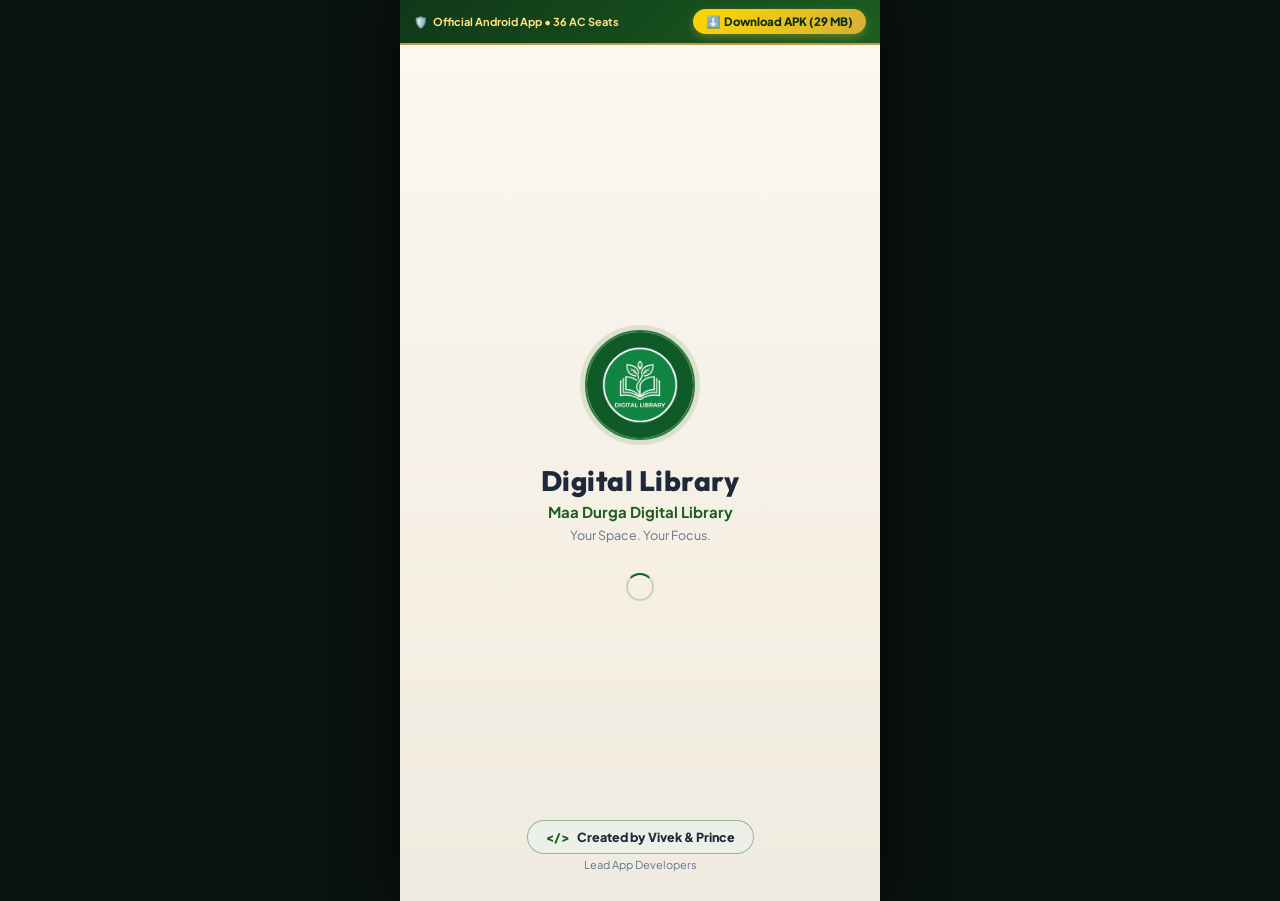
==== docs/index.html @ 690bb179 "feat: add documentation assets and styling - Add branding and imagery to docs/assets - Implement Mat" ====
<!DOCTYPE html>
<html lang="en">
<head>
  <meta charset="UTF-8">
  <meta name="viewport" content="width=device-width, initial-scale=1.0, maximum-scale=1.0, user-scalable=no">
  <title>Maa Durga Digital Library - 36 AC Seats & Study Hub</title>
  <meta name="description" content="Official Maa Durga Digital Library - 36 Reserved AC Seats, 4 Study Shifts, Attendance Tracker, UPI Payments & Digital ID Card. Developed by Vivek & Prince.">
  
  <!-- Google Fonts: Outfit & Plus Jakarta Sans (Exact Material 3 Android Typography) -->
  <link rel="preconnect" href="https://fonts.googleapis.com">
  <link rel="preconnect" href="https://fonts.gstatic.com" crossorigin>
  <link href="https://fonts.googleapis.com/css2?family=Outfit:wght@500;600;700;800&family=Plus+Jakarta+Sans:wght@400;500;600;700;800&display=swap" rel="stylesheet">
  
  <!-- Firebase SDK for Real Firestore Database Sync -->
  <script src="https://www.gstatic.com/firebasejs/9.22.0/firebase-app-compat.js"></script>
  <script src="https://www.gstatic.com/firebasejs/9.22.0/firebase-firestore-compat.js"></script>

  <!-- External Stylesheet -->
  <link rel="stylesheet" href="css/style.css">
</head>
<body>

<div class="app-device-frame">

  <!-- TOP PERSISTENT APK DOWNLOAD BAR (Sticky across whole app) -->
  <div class="app-top-download-bar">
    <div class="info-tag">
      <span>🛡️</span>
      <span>Official Android App • 36 AC Seats</span>
    </div>
    <a href="downloads/MaaDurgaLibrary.apk" download="MaaDurgaLibrary.apk" class="btn-download">
      <span>⬇️</span> Download APK (29 MB)
    </a>
  </div>

  <!-- SCREEN 1: SPLASH SCREEN (Exact Twin to AuthScreens.kt) -->
  <div id="screen-splash" class="screen-view active-screen" style="justify-content:space-between; align-items:center; padding:60px 24px 30px; text-align:center; background:linear-gradient(180deg, var(--soft-cream) 0%, var(--warm-cream) 60%, var(--cream-gradient) 100%);">
    <div style="flex:1; display:flex; flex-direction:column; justify-content:center; align-items:center;">
      <div style="width:120px; height:120px; border-radius:50%; background:rgba(27,94,32,0.12); padding:5px; margin-bottom:18px;">
        <img src="assets/ic_digital_library_logo.jpg" style="width:100%; height:100%; border-radius:50%; border:2.5px solid var(--emerald-accent); object-fit:cover;" onerror="this.src='https://cdn-icons-png.flaticon.com/512/3389/3389081.png'">
      </div>
      <h1 style="font-family:'Outfit',sans-serif; font-size:28px; font-weight:800; color:var(--charcoal-heading); letter-spacing:0.5px;">Digital Library</h1>
      <div style="font-size:15px; font-weight:700; color:var(--primary-green); margin-top:4px;">Maa Durga Digital Library</div>
      <div style="font-size:12.5px; color:var(--charcoal-muted); margin-top:6px;">Your Space. Your Focus.</div>
      <div style="width:28px; height:28px; border:2.5px solid rgba(27,94,32,0.2); border-top-color:var(--primary-green); border-radius:50%; animation:spin 0.8s linear infinite; margin-top:30px;"></div>
    </div>
    <div>
      <div style="background:rgba(235,242,236,0.8); border:1px solid rgba(27,94,32,0.4); border-radius:20px; padding:8px 18px; display:inline-flex; align-items:center; gap:8px; font-size:12.5px; font-weight:800;">
        <span style="color:var(--primary-green);">&lt;/&gt;</span>
        <span>Created by Vivek & Prince</span>
      </div>
      <div style="font-size:11px; color:var(--charcoal-muted); margin-top:4px;">Lead App Developers</div>
    </div>
  </div>

  <!-- SCREEN 2: WELCOME SCREEN (Exact Twin to AuthScreens.kt WelcomeScreen) -->
  <div id="screen-welcome" class="screen-view" style="padding:24px 20px 20px; overflow-y:auto; justify-content:space-between;">
    <div style="text-align:center; padding:10px 0 20px;">
      <div style="width:90px; height:90px; border-radius:50%; background:#FFFFFF; border:2px solid var(--subtle-gold-border); padding:4px; margin:0 auto;">
        <img src="assets/ic_digital_library_logo.jpg" style="width:100%; height:100%; border-radius:50%; object-fit:cover;" onerror="this.src='https://cdn-icons-png.flaticon.com/512/3389/3389081.png'">
      </div>
      <div style="display:inline-block; background:var(--subtle-gold-light); border:1px solid rgba(226,212,183,0.8); color:var(--subtle-gold); font-size:10.5px; font-weight:800; letter-spacing:0.8px; padding:4px 12px; border-radius:20px; margin-top:14px;">
        ✦ ESTD. 2024 • MODERN STUDY SANCTUARY ✦
      </div>
      <div style="font-size:16px; color:var(--charcoal-muted); margin-top:10px;">Welcome to</div>
      <h2 style="font-family:'Outfit',sans-serif; font-size:24px; font-weight:800; color:var(--deep-forest-green); margin-top:2px;">Maa Durga Digital Library</h2>
      <div style="font-size:13px; font-weight:700; color:var(--subtle-gold); margin-top:4px;">Read More • Learn More • Grow More</div>
    </div>

    <div>
      <div style="font-size:18px; font-weight:800; color:var(--charcoal-heading); margin-bottom:4px;">Choose Your Access</div>
      <div style="font-size:12.5px; color:var(--charcoal-muted); margin-bottom:14px;">Select the portal that matches your role to continue</div>

      <!-- Student Portal Card -->
      <div class="m3-card" style="display:flex; align-items:center; gap:14px; cursor:pointer;" onclick="navigateTo('screen-login')">
        <div style="width:50px; height:50px; border-radius:14px; background:var(--deep-forest-green); color:#FFFFFF; display:flex; align-items:center; justify-content:center; font-size:24px; flex-shrink:0;">
          📖
        </div>
        <div style="flex:1;">
          <div style="display:flex; align-items:center; gap:8px;">
            <h3 style="font-size:17px; font-weight:800; color:var(--deep-forest-green);">Student</h3>
            <span style="font-size:9.5px; font-weight:800; padding:2px 7px; border-radius:6px; background:#E8F5E9; color:#1B5E20;">LEARNER / MEMBER</span>
          </div>
          <p style="font-size:12px; color:var(--charcoal-muted); margin-top:3px;">Self-study seats, shifts & digital library access</p>
        </div>
        <span style="font-size:18px; font-weight:800; color:var(--primary-green);">➔</span>
      </div>

      <!-- Administrator Portal Card -->
      <div class="m3-card" style="display:flex; align-items:center; gap:14px; cursor:pointer;" onclick="navigateTo('screen-admin-login')">
        <div style="width:50px; height:50px; border-radius:14px; background:#B45309; color:#FFFFFF; display:flex; align-items:center; justify-content:center; font-size:24px; flex-shrink:0;">
          🛡️
        </div>
        <div style="flex:1;">
          <div style="display:flex; align-items:center; gap:8px;">
            <h3 style="font-size:17px; font-weight:800; color:#B45309;">Administrator</h3>
            <span style="font-size:9.5px; font-weight:800; padding:2px 7px; border-radius:6px; background:#FEF3C7; color:#B45309;">DESK / STAFF</span>
          </div>
          <p style="font-size:12px; color:var(--charcoal-muted); margin-top:3px;">Manage student registrations, shifts, seats & notice board</p>
        </div>
        <span style="font-size:18px; font-weight:800; color:#B45309;">➔</span>
      </div>
    </div>

    <div style="text-align:center; padding:10px 0;">
      <div style="background:rgba(27,94,32,0.08); border:1px solid rgba(27,94,32,0.25); border-radius:20px; padding:6px 14px; display:inline-flex; align-items:center; gap:6px; font-size:12px; font-weight:800;">
        <span style="color:var(--primary-green);">&lt;/&gt;</span>
        <span>Developed by Vivek & Prince</span>
      </div>
    </div>
  </div>

  <!-- SCREEN 3: STUDENT LOGIN -->
  <div id="screen-login" class="screen-view">
    <div style="padding:14px 16px; display:flex; align-items:center; gap:10px;">
      <button onclick="navigateTo('screen-welcome')" style="background:none; border:none; font-size:22px; cursor:pointer; color:var(--charcoal-heading);">←</button>
      <span style="font-weight:700; font-size:15px; color:var(--charcoal-muted);">Student Portal</span>
    </div>

    <div class="scroll-content-pad">
      <h2 style="font-family:'Outfit',sans-serif; font-size:26px; font-weight:800; color:var(--deep-forest-green); margin-bottom:4px;">Welcome Back! 👋</h2>
      <p style="font-size:13px; color:var(--charcoal-muted); margin-bottom:24px;">Sign in with your registered mobile to access desk</p>

      <div class="form-group-field">
        <label class="form-label">Registered Mobile Number</label>
        <div class="input-outline-box">
          <span class="prefix-flag">+91</span>
          <input type="tel" id="stu-login-mobile" placeholder="10-digit mobile number" maxlength="10" value="9876543210">
        </div>
      </div>

      <div class="form-group-field">
        <label class="form-label">Password</label>
        <div class="input-outline-box">
          <input type="password" id="stu-login-password" placeholder="Enter password" value="student123">
          <span onclick="togglePasswordVis('stu-login-password')" style="cursor:pointer; font-size:18px;">👁️</span>
        </div>
      </div>

      <div style="display:flex; justify-content:flex-end; margin-bottom:18px;">
        <a href="javascript:void(0)" onclick="navigateTo('screen-forgot')" style="font-size:13px; font-weight:700; color:var(--primary-green); text-decoration:none;">Forgot Password?</a>
      </div>

      <button class="btn-primary-green" onclick="submitStudentLogin()">
        <span>Login to Library Desk</span> ➔
      </button>

      <div style="text-align:center; margin-top:24px; font-size:13.5px; color:var(--charcoal-muted);">
        New to Maa Durga Digital Library? 
        <a href="javascript:void(0)" onclick="navigateTo('screen-register')" style="font-weight:800; color:var(--primary-green); text-decoration:none;">Register Now</a>
      </div>
    </div>
  </div>

  <!-- SCREEN 4: STUDENT REGISTER -->
  <div id="screen-register" class="screen-view">
    <div style="padding:14px 16px; display:flex; align-items:center; gap:10px;">
      <button onclick="navigateTo('screen-login')" style="background:none; border:none; font-size:22px; cursor:pointer; color:var(--charcoal-heading);">←</button>
      <span style="font-weight:700; font-size:15px; color:var(--charcoal-muted);">New Registration</span>
    </div>

    <div class="scroll-content-pad">
      <h2 style="font-family:'Outfit',sans-serif; font-size:24px; font-weight:800; color:var(--deep-forest-green); margin-bottom:4px;">Join Digital Library 📝</h2>
      <p style="font-size:13px; color:var(--charcoal-muted); margin-bottom:20px;">Create your profile for seat reservation & attendance</p>

      <div class="form-group-field">
        <label class="form-label">Full Name</label>
        <div class="input-outline-box">
          <input type="text" id="reg-name" placeholder="Enter student full name">
        </div>
      </div>

      <div class="form-group-field">
        <label class="form-label">10-Digit Mobile Number</label>
        <div class="input-outline-box">
          <span class="prefix-flag">+91</span>
          <input type="tel" id="reg-mobile" placeholder="Mobile number" maxlength="10">
        </div>
      </div>

      <div class="form-group-field">
        <label class="form-label">Gender</label>
        <div style="display:flex; gap:16px; padding:6px 0;">
          <label style="font-size:13.5px; font-weight:700; display:flex; align-items:center; gap:6px;">
            <input type="radio" name="reg-gender" value="Male" checked> Male
          </label>
          <label style="font-size:13.5px; font-weight:700; display:flex; align-items:center; gap:6px;">
            <input type="radio" name="reg-gender" value="Female"> Female
          </label>
          <label style="font-size:13.5px; font-weight:700; display:flex; align-items:center; gap:6px;">
            <input type="radio" name="reg-gender" value="Other"> Other
          </label>
        </div>
      </div>

      <div class="form-group-field">
        <label class="form-label">Create Password</label>
        <div class="input-outline-box">
          <input type="password" id="reg-pwd" placeholder="At least 6 characters">
          <span onclick="togglePasswordVis('reg-pwd')" style="cursor:pointer; font-size:18px;">👁️</span>
        </div>
      </div>

      <div class="form-group-field">
        <label class="form-label">Confirm Password</label>
        <div class="input-outline-box">
          <input type="password" id="reg-confirm-pwd" placeholder="Re-enter password">
          <span onclick="togglePasswordVis('reg-confirm-pwd')" style="cursor:pointer; font-size:18px;">👁️</span>
        </div>
      </div>

      <button class="btn-primary-green" onclick="submitStudentRegister()">
        <span>Complete Registration</span> ➔
      </button>

      <div style="text-align:center; margin-top:20px; font-size:13.5px; color:var(--charcoal-muted);">
        Already registered? 
        <a href="javascript:void(0)" onclick="navigateTo('screen-login')" style="font-weight:800; color:var(--primary-green); text-decoration:none;">Login here</a>
      </div>
    </div>
  </div>

  <!-- SCREEN 5: FORGOT PASSWORD -->
  <div id="screen-forgot" class="screen-view">
    <div style="padding:14px 16px; display:flex; align-items:center; gap:10px;">
      <button onclick="navigateTo('screen-login')" style="background:none; border:none; font-size:22px; cursor:pointer; color:var(--charcoal-heading);">←</button>
      <span style="font-weight:700; font-size:15px; color:var(--charcoal-muted);">Password Reset</span>
    </div>

    <div class="scroll-content-pad">
      <h2 style="font-family:'Outfit',sans-serif; font-size:22px; font-weight:800; color:var(--deep-forest-green); margin-bottom:4px;">Reset Request 🔑</h2>
      <p style="font-size:13px; color:var(--charcoal-muted); margin-bottom:20px;">Submit registered mobile & new password. Library Admin will verify and activate your new password.</p>

      <div class="form-group-field">
        <label class="form-label">Registered Mobile Number</label>
        <div class="input-outline-box">
          <span class="prefix-flag">+91</span>
          <input type="tel" id="forgot-mobile" placeholder="10-digit mobile" maxlength="10">
        </div>
      </div>

      <div class="form-group-field">
        <label class="form-label">New Password</label>
        <div class="input-outline-box">
          <input type="password" id="forgot-pwd" placeholder="Enter new password">
        </div>
      </div>

      <button class="btn-primary-green" onclick="submitForgotRequest()">
        <span>Submit Request to Admin</span> ➔
      </button>
    </div>
  </div>

  <!-- SCREEN 6: ADMIN LOGIN -->
  <div id="screen-admin-login" class="screen-view">
    <div style="padding:14px 16px; display:flex; align-items:center; gap:10px;">
      <button onclick="navigateTo('screen-welcome')" style="background:none; border:none; font-size:22px; cursor:pointer; color:var(--charcoal-heading);">←</button>
      <span style="font-weight:700; font-size:15px; color:#B45309;">Administrator Desk</span>
    </div>

    <div class="scroll-content-pad">
      <h2 style="font-family:'Outfit',sans-serif; font-size:24px; font-weight:800; color:#B45309; margin-bottom:4px;">Authorized Personnel Only 🛡️</h2>
      <p style="font-size:13px; color:var(--charcoal-muted); margin-bottom:20px;">Desk Operations for Vivek & Prince</p>

      <div class="form-group-field">
        <label class="form-label">Admin Security Key</label>
        <div class="input-outline-box">
          <input type="password" id="admin-sec-key" placeholder="Enter Master Key" value="MDDL@ADMIN2026">
        </div>
        <div style="font-size:11.5px; color:var(--charcoal-muted); margin-top:6px;">Master Keys: MDDL@ADMIN2026 or ADMIN9569</div>
      </div>

      <button class="btn-primary-green" style="background:#B45309;" onclick="submitAdminLogin()">
        <span>Unlock Administrator Desk</span> ➔
      </button>
    </div>
  </div>

  <!-- SCREEN 7: STUDENT MAIN APP CONTAINER WITH 5 M3 TABS -->
  <div id="screen-student-app" class="screen-view has-nav">

    <!-- Top Action Bar -->
    <div class="app-top-nav-bar">
      <div class="user-info-box">
        <div class="avatar-circle">🎓</div>
        <div>
          <div style="font-size:11px; color:var(--charcoal-muted); font-weight:700;">Welcome,</div>
          <div style="font-size:15px; font-weight:800;" id="student-name-header">Student Member 👋</div>
        </div>
      </div>
      <div class="action-icons">
        <button class="icon-action-btn" onclick="openModal('modal-announcements-view')" title="Notices">
          🔔
          <span class="badge-pill" id="bell-unread-badge">2</span>
        </button>
        <button class="icon-action-btn" onclick="toggleAppTheme()" title="Toggle Theme">🌓</button>
        <button class="icon-action-btn" onclick="openModal('modal-logout-confirm')" title="Logout">🚪</button>
      </div>
    </div>

    <!-- TAB 1: HOME TAB (Pixel-perfect to StudentHomeScreen.kt) -->
    <div id="tab-home" class="scroll-content-pad">
      <!-- Active Membership Card -->
      <div class="membership-gradient-card" id="home-membership-card">
        <div style="display:flex; justify-content:space-between; align-items:center;">
          <span style="font-size:11.5px; font-weight:800; letter-spacing:0.8px; opacity:0.9;">STUDENT MEMBERSHIP</span>
          <span class="membership-status-pill" id="home-status-pill">ACTIVE</span>
        </div>
        <div style="font-family:'Outfit',sans-serif; font-size:26px; font-weight:800; margin:10px 0 2px;" id="home-seat-badge">Seat #02</div>
        <div style="font-size:13px; opacity:0.9;" id="home-shift-badge">Shift 1 (6:00 AM - 12:00 PM)</div>
        <div style="display:flex; justify-content:space-between; align-items:center; margin-top:12px; font-size:12px; border-top:1px solid rgba(255,255,255,0.2); padding-top:8px;">
          <span id="home-validity-badge" style="color:#FFE082;">Valid till: 30 Oct 2026</span>
          <span id="home-days-left-badge" style="font-weight:800; color:#FFFFFF;">23 Days Remaining</span>
        </div>
      </div>

      <!-- No Membership State Card (if user has no seat) -->
      <div class="m3-card" id="home-no-membership-card" style="display:none; text-align:center; padding:24px;">
        <div style="font-size:36px;">🪑</div>
        <div style="font-size:17px; font-weight:800; margin:8px 0 4px;">No Active Seat Booked</div>
        <div style="font-size:12.5px; color:var(--charcoal-muted); margin-bottom:14px;">Select your preferred study cabin from 36 AC seats to start learning.</div>
        <button class="btn-primary-green" onclick="switchNavTab('seats')">Choose Your Seat ➔</button>
      </div>

      <!-- Today's Attendance Metric Card (Live Punch in/out) -->
      <div class="m3-card">
        <div style="display:flex; justify-content:space-between; align-items:center; margin-bottom:12px;">
          <div>
            <span style="font-weight:800; font-size:15px;">Today's Attendance</span>
            <div style="font-size:11.5px; color:var(--charcoal-muted);" id="live-ist-date">Today</div>
          </div>
          <span style="font-size:11px; font-weight:800;" id="today-punch-status">NOT CHECKED IN ⚪</span>
        </div>

        <div style="display:grid; grid-template-columns:repeat(3, 1fr); gap:8px; background:var(--surface-variant); padding:10px; border-radius:12px; text-align:center; margin-bottom:12px;">
          <div>
            <div style="font-size:10px; color:var(--charcoal-muted); font-weight:700;">ENTRY</div>
            <div style="font-size:13px; font-weight:800;" id="att-metric-entry">--:--</div>
          </div>
          <div>
            <div style="font-size:10px; color:var(--charcoal-muted); font-weight:700;">EXIT</div>
            <div style="font-size:13px; font-weight:800;" id="att-metric-exit">--:--</div>
          </div>
          <div>
            <div style="font-size:10px; color:var(--charcoal-muted); font-weight:700;">DURATION</div>
            <div style="font-size:13px; font-weight:800; color:var(--primary-green);" id="att-metric-duration">0m</div>
          </div>
        </div>

        <div style="display:grid; grid-template-columns:1fr 1fr; gap:10px;">
          <button class="btn-primary-green" style="height:42px; margin:0; font-size:13.5px;" onclick="punchAttendance('IN')">⏱️ PUNCH IN</button>
          <button class="btn-primary-green" style="height:42px; margin:0; font-size:13.5px; background:var(--danger-red);" onclick="punchAttendance('OUT')">🚪 PUNCH OUT</button>
        </div>
      </div>

      <!-- Study Streak & Motivation Card -->
      <div class="m3-card" style="display:flex; align-items:center; gap:14px; background:linear-gradient(135deg, rgba(27,94,32,0.06) 0%, rgba(212,175,55,0.08) 100%);">
        <div style="font-size:32px;">🔥</div>
        <div>
          <div style="font-weight:800; font-size:15px; color:var(--deep-forest-green);">5 Days Study Streak!</div>
          <div style="font-size:12px; color:var(--charcoal-muted); margin-top:2px;">"Consistency is what transforms average into excellence."</div>
        </div>
      </div>

      <!-- Library Services 2x3 Grid -->
      <div style="font-size:16px; font-weight:800; margin:16px 0 10px;">Library Services</div>
      <div style="display:grid; grid-template-columns:1fr 1fr; gap:10px; margin-bottom:16px;">
        <div class="m3-card" style="margin:0; padding:14px; cursor:pointer;" onclick="switchNavTab('seats')">
          <div style="font-size:24px;">🪑</div>
          <div style="font-weight:800; font-size:14px; margin-top:4px;">36 Seats Map</div>
          <div style="font-size:11px; color:var(--charcoal-muted);">Pick study cubicle</div>
        </div>
        <div class="m3-card" style="margin:0; padding:14px; cursor:pointer;" onclick="switchNavTab('attendance')">
          <div style="font-size:24px;">⏱️</div>
          <div style="font-weight:800; font-size:14px; margin-top:4px;">Attendance</div>
          <div style="font-size:11px; color:var(--charcoal-muted);">View records & log</div>
        </div>
        <div class="m3-card" style="margin:0; padding:14px; cursor:pointer;" onclick="switchNavTab('payments')">
          <div style="font-size:24px;">💳</div>
          <div style="font-weight:800; font-size:14px; margin-top:4px;">UPI Payment</div>
          <div style="font-size:11px; color:var(--charcoal-muted);">Pay fees & receipts</div>
        </div>
        <div class="m3-card" style="margin:0; padding:14px; cursor:pointer;" onclick="switchNavTab('profile')">
          <div style="font-size:24px;">🪪</div>
          <div style="font-weight:800; font-size:14px; margin-top:4px;">Digital ID Card</div>
          <div style="font-size:11px; color:var(--charcoal-muted);">Barcode & roll</div>
        </div>
        <div class="m3-card" style="margin:0; padding:14px; cursor:pointer;" onclick="openModal('modal-raise-complaint')">
          <div style="font-size:24px;">📢</div>
          <div style="font-weight:800; font-size:14px; margin-top:4px;">Raise Complaint</div>
          <div style="font-size:11px; color:var(--charcoal-muted);">Wi-Fi, Light, Cleanliness</div>
        </div>
        <div class="m3-card" style="margin:0; padding:14px; cursor:pointer;" onclick="openModal('modal-help-support')">
          <div style="font-size:24px;">💬</div>
          <div style="font-weight:800; font-size:14px; margin-top:4px;">WhatsApp Help</div>
          <div style="font-size:11px; color:var(--charcoal-muted);">Direct Desk Contact</div>
        </div>
      </div>
    </div>

    <!-- TAB 2: SEATS TAB (36 Reserved AC Seats Floor Plan) -->
    <div id="tab-seats" class="scroll-content-pad" style="display:none;">
      <div style="display:flex; justify-content:space-between; align-items:center; margin-bottom:10px;">
        <h2 style="font-family:'Outfit',sans-serif; font-size:18px; font-weight:800;">36 Reserved AC Cabins</h2>
        <span style="font-size:11px; color:var(--charcoal-muted); font-weight:700;" id="seat-availability-summary">35 Available • 1 Occupied</span>
      </div>

      <!-- Shift Switcher Chips -->
      <div class="chips-scroll-row">
        <div class="filter-chip shift-toggle-chip selected-shift active" onclick="setShift(1, this)">Shift 1 (6AM-12PM)</div>
        <div class="filter-chip shift-toggle-chip" onclick="setShift(2, this)">Shift 2 (12PM-6PM)</div>
        <div class="filter-chip shift-toggle-chip" onclick="setShift(3, this)">Shift 3 (6PM-12AM)</div>
        <div class="filter-chip shift-toggle-chip" onclick="setShift(4, this)">Shift 4 (12AM-6AM)</div>
      </div>

      <!-- Search & Status Filter -->
      <div style="display:flex; gap:8px; margin-bottom:12px;">
        <div class="input-outline-box" style="flex:1; height:40px;">
          <input type="text" id="seat-search-input" placeholder="Search seat (e.g. 05)..." oninput="render36Cubicles()">
        </div>
      </div>

      <div class="chips-scroll-row" style="margin-bottom:12px;">
        <div class="filter-chip seat-filter-chip active" onclick="filterSeatsStatus('ALL', this)">All (36)</div>
        <div class="filter-chip seat-filter-chip" onclick="filterSeatsStatus('AVAILABLE', this)">Available</div>
        <div class="filter-chip seat-filter-chip" onclick="filterSeatsStatus('OCCUPIED', this)">Occupied</div>
      </div>

      <!-- 36 Cubicles Card -->
      <div class="m3-card" style="padding:14px;">
        <div style="background:var(--surface-variant); color:var(--charcoal-muted); font-size:11px; font-weight:800; text-align:center; padding:6px; border-radius:8px; letter-spacing:1px; margin-bottom:12px;">
          ★ FRONT RECEPTION & STUDY AISLE ★
        </div>
        <div class="seat-cubicles-grid" id="cubicles-grid">
          <!-- Rendered dynamically -->
        </div>
      </div>

      <!-- Selected Seat Action Bar -->
      <div class="m3-card" style="display:flex; justify-content:space-between; align-items:center;">
        <div>
          <div style="font-size:11px; color:var(--charcoal-muted); font-weight:700;">SELECTED SEAT</div>
          <div style="font-size:18px; font-weight:800; color:var(--primary-green);" id="active-chosen-seat">Seat #02</div>
        </div>
        <button class="btn-primary-green" style="width:auto; padding:0 18px; height:42px; margin:0;" onclick="openMembershipDurationModal()">
          Book / Extend Seat ➔
        </button>
      </div>
    </div>

    <!-- TAB 3: ATTENDANCE TAB -->
    <div id="tab-attendance" class="scroll-content-pad" style="display:none;">
      <h2 style="font-family:'Outfit',sans-serif; font-size:18px; font-weight:800; margin-bottom:12px;">Attendance Tracker</h2>
      
      <!-- Live IST Clock Card -->
      <div class="m3-card" style="text-align:center; padding:20px;">
        <div style="font-size:11px; color:var(--charcoal-muted); font-weight:700;">INDIAN STANDARD TIME (IST)</div>
        <div style="font-size:32px; font-weight:800; font-family:monospace; color:var(--primary-green); margin:6px 0;" id="live-ist-clock">--:--:--</div>
        <div style="display:flex; gap:10px; justify-content:center; margin-top:12px;">
          <button class="btn-primary-green" style="width:auto; padding:0 20px; height:38px; margin:0;" onclick="punchAttendance('IN')">⏱️ Punch In</button>
          <button class="btn-primary-green" style="width:auto; padding:0 20px; height:38px; margin:0; background:var(--danger-red);" onclick="punchAttendance('OUT')">🚪 Punch Out</button>
        </div>
      </div>

      <!-- Records List -->
      <div style="font-size:15px; font-weight:800; margin:16px 0 10px;">My Study Sessions</div>
      <div id="attendance-records-list">
        <!-- Rendered dynamically -->
      </div>
    </div>

    <!-- TAB 4: PAYMENTS TAB -->
    <div id="tab-payments" class="scroll-content-pad" style="display:none;">
      <h2 style="font-family:'Outfit',sans-serif; font-size:18px; font-weight:800; margin-bottom:12px;">UPI Payments & Receipts</h2>

      <div class="m3-card">
        <div style="font-weight:800; font-size:15px; margin-bottom:4px;">Monthly Fee Submission</div>
        <p style="font-size:12.5px; color:var(--charcoal-muted); margin-bottom:12px;">
          Pay directly via PhonePe, Google Pay, or Paytm using official UPI QR code. Submit the 12-digit UTR for automatic digital receipt.
        </p>
        <button class="btn-primary-green" onclick="openMembershipDurationModal()">
          Pay Seat Fee via UPI QR ➔
        </button>
      </div>

      <div style="font-size:15px; font-weight:800; margin:16px 0 10px;">Payment History</div>
      <div id="payments-history-list">
        <!-- Rendered dynamically -->
      </div>
    </div>

    <!-- TAB 5: PROFILE & DIGITAL ID TAB -->
    <div id="tab-profile" class="scroll-content-pad" style="display:none;">
      <h2 style="font-family:'Outfit',sans-serif; font-size:18px; font-weight:800; margin-bottom:12px;">Student Profile & ID</h2>

      <!-- Digital Student ID Card (Official format) -->
      <div class="id-card-chassis">
        <div class="id-card-top">
          <img src="assets/ic_digital_library_logo.jpg" style="width:42px; height:42px; border-radius:50%; border:2px solid var(--subtle-gold);" onerror="this.src='https://cdn-icons-png.flaticon.com/512/3389/3389081.png'">
          <div>
            <div style="font-size:14px; font-weight:800; color:#FFFFFF;">MAA DURGA DIGITAL LIBRARY</div>
            <div style="font-size:10px; color:#FFE082;">Managed by Vivek & Prince • ISO Certified Study Hub</div>
          </div>
        </div>

        <div style="display:flex; gap:14px; align-items:center;">
          <div style="width:70px; height:85px; border-radius:10px; background:#FFFFFF; border:2px solid var(--subtle-gold); display:flex; align-items:center; justify-content:center; font-size:32px;">
            🎓
          </div>
          <div style="font-size:13px; line-height:1.6;">
            <div><strong>Name:</strong> <span id="id-disp-name">Student Member</span></div>
            <div><strong>Roll ID:</strong> <span id="id-disp-roll">DL-2026-10492</span></div>
            <div><strong>Seat:</strong> <span id="id-disp-seat">Seat #02 (Shift 1)</span></div>
            <div><strong>Validity:</strong> <span id="id-disp-val">30 Oct 2026</span></div>
          </div>
        </div>

        <div class="id-barcode-footer">
          |||| | ||||| || |||| ||||| |||| || ||||
          <div style="font-size:10px; margin-top:4px; letter-spacing:1.5px;">OFFICIAL STUDENT CREDENTIAL</div>
        </div>
      </div>

      <!-- Profile Menu List -->
      <div class="m3-card" style="padding:8px;">
        <div style="display:flex; align-items:center; justify-content:space-between; padding:12px; border-bottom:1px solid var(--border-subtle); cursor:pointer;" onclick="showPersonalInfoDialog()">
          <div style="display:flex; align-items:center; gap:10px;">
            <span>👤</span>
            <span style="font-weight:700; font-size:14px;">Personal Information</span>
          </div>
          <span>➔</span>
        </div>
        <div style="display:flex; align-items:center; justify-content:space-between; padding:12px; border-bottom:1px solid var(--border-subtle); cursor:pointer;" onclick="showMembershipDetailsDialog()">
          <div style="display:flex; align-items:center; gap:10px;">
            <span>🪪</span>
            <span style="font-weight:700; font-size:14px;">Membership Details</span>
          </div>
          <span>➔</span>
        </div>
        <div style="display:flex; align-items:center; justify-content:space-between; padding:12px; border-bottom:1px solid var(--border-subtle); cursor:pointer;" onclick="switchNavTab('payments')">
          <div style="display:flex; align-items:center; gap:10px;">
            <span>💳</span>
            <span style="font-weight:700; font-size:14px;">Payment History</span>
          </div>
          <span>➔</span>
        </div>
        <div style="display:flex; align-items:center; justify-content:space-between; padding:12px; border-bottom:1px solid var(--border-subtle); cursor:pointer;" onclick="openModal('modal-raise-complaint')">
          <div style="display:flex; align-items:center; gap:10px;">
            <span>📢</span>
            <span style="font-weight:700; font-size:14px;">My Complaints</span>
          </div>
          <span>➔</span>
        </div>
        <div style="display:flex; align-items:center; justify-content:space-between; padding:12px; border-bottom:1px solid var(--border-subtle); cursor:pointer;" onclick="openModal('modal-change-password')">
          <div style="display:flex; align-items:center; gap:10px;">
            <span>🔒</span>
            <span style="font-weight:700; font-size:14px;">Change Password</span>
          </div>
          <span>➔</span>
        </div>
        <div style="display:flex; align-items:center; justify-content:space-between; padding:12px; border-bottom:1px solid var(--border-subtle); cursor:pointer;" onclick="showHelpSupportDialog()">
          <div style="display:flex; align-items:center; gap:10px;">
            <span>💬</span>
            <span style="font-weight:700; font-size:14px;">Help & Support (WhatsApp)</span>
          </div>
          <span>➔</span>
        </div>
        <div style="display:flex; align-items:center; justify-content:space-between; padding:12px; cursor:pointer; color:var(--danger-red);" onclick="openModal('modal-logout-confirm')">
          <div style="display:flex; align-items:center; gap:10px;">
            <span>🚪</span>
            <span style="font-weight:800; font-size:14px;">Logout</span>
          </div>
          <span>➔</span>
        </div>
      </div>
    </div>

    <!-- M3 BOTTOM NAVIGATION (5 TABS) -->
    <div class="m3-bottom-nav">
      <div class="m3-nav-item active" id="nav-btn-home" onclick="switchNavTab('home')">
        <div class="icon-box">🏠</div>
        <span>Home</span>
      </div>
      <div class="m3-nav-item" id="nav-btn-seats" onclick="switchNavTab('seats')">
        <div class="icon-box">🪑</div>
        <span>Seats</span>
      </div>
      <div class="m3-nav-item" id="nav-btn-attendance" onclick="switchNavTab('attendance')">
        <div class="icon-box">⏱️</div>
        <span>Attendance</span>
      </div>
      <div class="m3-nav-item" id="nav-btn-payments" onclick="switchNavTab('payments')">
        <div class="icon-box">💳</div>
        <span>Payments</span>
      </div>
      <div class="m3-nav-item" id="nav-btn-profile" onclick="switchNavTab('profile')">
        <div class="icon-box">🪪</div>
        <span>Profile</span>
      </div>
    </div>
  </div>

  <!-- SCREEN 8: ADMIN DESK DASHBOARD (Exact match to AdminDashboardScreen.kt) -->
  <div id="screen-admin-dash" class="screen-view">
    <div style="background:#0F3818; color:#FFFFFF; padding:12px 16px; display:flex; justify-content:space-between; align-items:center;">
      <div style="display:flex; align-items:center; gap:8px;">
        <span style="font-size:18px;">🛡️</span>
        <div>
          <div style="font-weight:800; font-size:14px;">Maa Durga Digital Library</div>
          <div style="font-size:10px; color:#FFE082;">Admin Desk Console • Vivek & Prince</div>
        </div>
      </div>
      <div style="display:flex; gap:6px;">
        <button onclick="navigateTo('screen-student-app')" style="background:rgba(255,255,255,0.15); border:none; color:white; font-weight:700; font-size:11.5px; padding:5px 10px; border-radius:6px; cursor:pointer;">Student App</button>
        <button onclick="logoutUser()" style="background:#DC2626; border:none; color:white; font-weight:700; font-size:11.5px; padding:5px 10px; border-radius:6px; cursor:pointer;">Exit</button>
      </div>
    </div>

    <!-- Admin Sub-Navigation Scrollable Row -->
    <div class="chips-scroll-row" style="background:var(--surface-card); padding:8px 12px; margin:0; border-bottom:1px solid var(--border-subtle);">
      <div class="filter-chip admin-tab-btn active" data-tab="Dashboard" onclick="switchAdminTab('Dashboard')">Dashboard</div>
      <div class="filter-chip admin-tab-btn" data-tab="Verifications" onclick="switchAdminTab('Verifications')">Verifications</div>
      <div class="filter-chip admin-tab-btn" data-tab="Password Requests" onclick="switchAdminTab('Password Requests')">Password Requests</div>
      <div class="filter-chip admin-tab-btn" data-tab="Announcements" onclick="switchAdminTab('Announcements')">Announcements</div>
      <div class="filter-chip admin-tab-btn" data-tab="Students" onclick="switchAdminTab('Students')">Students</div>
      <div class="filter-chip admin-tab-btn" data-tab="Seats" onclick="switchAdminTab('Seats')">Seats</div>
      <div class="filter-chip admin-tab-btn" data-tab="Attendance" onclick="switchAdminTab('Attendance')">Attendance</div>
      <div class="filter-chip admin-tab-btn" data-tab="Complaints" onclick="switchAdminTab('Complaints')">Complaints</div>
    </div>

    <div class="scroll-content-pad" id="admin-tab-content">
      <!-- Injected dynamically via app.js -->
    </div>
  </div>

  <!-- ==================== ALL INTERACTIVE MODALS ==================== -->

  <!-- MODAL: MEMBERSHIP DURATION & SHIFTS PICKER -->
  <div class="modal-backdrop" id="modal-membership-plan">
    <div class="modal-content-panel">
      <div style="display:flex; justify-content:space-between; align-items:center; margin-bottom:14px;">
        <h3 style="font-size:18px; font-weight:800;">Select Membership Plan</h3>
        <button onclick="closeModal('modal-membership-plan')" style="background:none; border:none; font-size:20px; cursor:pointer;">✕</button>
      </div>

      <div style="background:var(--surface-variant); padding:10px 14px; border-radius:12px; margin-bottom:14px; display:flex; justify-content:space-between; align-items:center;">
        <span>Assigned Cubicle:</span>
        <strong id="modal-memb-seat-badge" style="color:var(--primary-green); font-size:16px;">Seat #02</strong>
      </div>

      <div style="font-size:13px; font-weight:800; margin-bottom:8px;">Choose Study Shifts (Single or Combo):</div>
      <div style="display:flex; flex-direction:column; gap:6px; margin-bottom:14px;">
        <label style="display:flex; justify-content:space-between; align-items:center; background:var(--surface-card); border:1px solid var(--border-color); padding:10px; border-radius:10px; font-size:13px; cursor:pointer;">
          <span>Shift 1 (6:00 AM - 12:00 PM)</span>
          <input type="checkbox" checked onchange="toggleMembershipShift(1)">
        </label>
        <label style="display:flex; justify-content:space-between; align-items:center; background:var(--surface-card); border:1px solid var(--border-color); padding:10px; border-radius:10px; font-size:13px; cursor:pointer;">
          <span>Shift 2 (12:00 PM - 6:00 PM)</span>
          <input type="checkbox" onchange="toggleMembershipShift(2)">
        </label>
        <label style="display:flex; justify-content:space-between; align-items:center; background:var(--surface-card); border:1px solid var(--border-color); padding:10px; border-radius:10px; font-size:13px; cursor:pointer;">
          <span>Shift 3 (6:00 PM - 12:00 AM)</span>
          <input type="checkbox" onchange="toggleMembershipShift(3)">
        </label>
        <label style="display:flex; justify-content:space-between; align-items:center; background:var(--surface-card); border:1px solid var(--border-color); padding:10px; border-radius:10px; font-size:13px; cursor:pointer;">
          <span>Shift 4 (12:00 AM - 6:00 AM)</span>
          <input type="checkbox" onchange="toggleMembershipShift(4)">
        </label>
      </div>

      <div style="font-size:13px; font-weight:800; margin-bottom:8px;">Choose Plan Duration:</div>
      <div class="chips-scroll-row" style="margin-bottom:14px;">
        <div class="filter-chip duration-pill active" onclick="setMembershipDuration(1, this)">1 Month</div>
        <div class="filter-chip duration-pill" onclick="setMembershipDuration(2, this)">2 Months</div>
        <div class="filter-chip duration-pill" onclick="setMembershipDuration(3, this)">3 Months (-₹50)</div>
        <div class="filter-chip duration-pill" onclick="setMembershipDuration(6, this)">6 Months (-₹150)</div>
        <div class="filter-chip duration-pill" onclick="setMembershipDuration(12, this)">1 Year (-₹400)</div>
      </div>

      <div style="border-top:1px solid var(--border-subtle); padding-top:12px; margin-bottom:14px;">
        <div style="font-size:12px; color:var(--charcoal-muted);" id="modal-calc-breakdown">₹350 × 1 Shift × 1 Month</div>
        <div style="display:flex; justify-content:space-between; align-items:center; margin-top:4px;">
          <span style="font-weight:800; font-size:14px;">Total Payable:</span>
          <span style="font-size:22px; font-weight:800; color:var(--primary-green);" id="modal-calc-total">₹350</span>
        </div>
      </div>

      <button class="btn-primary-green" onclick="proceedToUpiPayment()">
        Proceed to UPI Payment ➔
      </button>
    </div>
  </div>

  <!-- MODAL: UPI PAYMENT QR & PROOF VERIFICATION -->
  <div class="modal-backdrop" id="modal-upi-payment">
    <div class="modal-content-panel">
      <div style="display:flex; justify-content:space-between; align-items:center; margin-bottom:12px;">
        <h3 style="font-size:18px; font-weight:800;">UPI Payment Desk</h3>
        <button onclick="closeModal('modal-upi-payment')" style="background:none; border:none; font-size:20px; cursor:pointer;">✕</button>
      </div>

      <div style="background:var(--surface-variant); padding:10px 14px; border-radius:12px; margin-bottom:12px; font-size:13px;">
        <div style="display:flex; justify-content:space-between;"><span>Seat:</span> <strong id="pay-seat-title">Seat #02</strong></div>
        <div style="display:flex; justify-content:space-between; margin-top:3px;"><span>Shifts:</span> <strong id="pay-shifts-title">Shift 1</strong></div>
        <div style="display:flex; justify-content:space-between; margin-top:3px;"><span>Duration:</span> <strong id="pay-duration-title">1 Month</strong></div>
        <div style="display:flex; justify-content:space-between; margin-top:6px; border-top:1px solid var(--border-color); padding-top:4px;">
          <span style="font-weight:800;">Total Fee:</span> <strong style="color:var(--primary-green); font-size:18px;" id="pay-total-amount">₹350</strong>
        </div>
      </div>

      <!-- Live Dynamic QR Code -->
      <div style="text-align:center; padding:14px; border:1px dashed var(--border-color); border-radius:14px; margin-bottom:14px; background:var(--surface-card);">
        <div style="font-size:11.5px; font-weight:700; color:var(--charcoal-muted); margin-bottom:8px;">SCAN WITH PHONEPE / GPAY / PAYTM</div>
        <img id="pay-upi-qr-img" src="" style="width:160px; height:160px; border-radius:10px; margin:0 auto; display:block;" alt="UPI QR">
        <div style="font-size:12.5px; font-weight:800; color:var(--deep-forest-green); margin-top:8px;">UPI ID: 9569556006@ybl</div>
        <div style="display:flex; gap:8px; justify-content:center; margin-top:8px;">
          <button class="btn-primary-green btn-outline" style="height:32px; width:auto; padding:0 12px; font-size:11.5px; margin:0;" onclick="copyAdminUpiId()">Copy UPI ID 📋</button>
          <a id="pay-upi-intent-link" href="#" class="btn-primary-green" style="height:32px; width:auto; padding:0 12px; font-size:11.5px; text-decoration:none; margin:0;">Pay via App ➔</a>
        </div>
      </div>

      <!-- Proof Submission Form -->
      <div class="form-group-field">
        <label class="form-label">Attach Payment Screenshot</label>
        <input type="file" id="pay-proof-file" accept="image/*" onchange="handleProofFileSelect(event)" style="font-size:12px; margin-bottom:6px;">
        <img id="pay-proof-preview" style="width:100%; height:120px; object-fit:cover; border-radius:8px; display:none; border:1px solid var(--border-color);" alt="Screenshot preview">
      </div>

      <div class="form-group-field">
        <label class="form-label">12-Digit UPI Transaction / UTR Number</label>
        <div class="input-outline-box">
          <input type="text" id="pay-utr-input" placeholder="e.g. 423987123984" maxlength="12">
        </div>
      </div>

      <button class="btn-primary-green" onclick="submitPaymentVerification()">
        Submit Proof & Reserve Seat ➔
      </button>
    </div>
  </div>

  <!-- MODAL: OFFICIAL DIGITAL RECEIPT -->
  <div class="modal-backdrop" id="modal-digital-receipt">
    <div class="modal-content-panel" style="padding:16px;">
      <div style="border:2px solid var(--subtle-gold-border); border-radius:14px; padding:16px; background:#FFFFFF; color:#0A2E12;">
        <div style="text-align:center; border-bottom:1px solid #E2E8F0; padding-bottom:10px; margin-bottom:12px;">
          <img src="assets/ic_digital_library_logo.jpg" style="width:40px; height:40px; border-radius:50%;" onerror="this.src='https://cdn-icons-png.flaticon.com/512/3389/3389081.png'">
          <div style="font-size:15px; font-weight:800; margin-top:4px;">MAA DURGA DIGITAL LIBRARY</div>
          <div style="font-size:10px; color:#64748B;">Mania Deval Road, Ghazipur District, UP - 232333</div>
          <div style="display:inline-block; background:#E8F5E9; color:#1B5E20; font-size:10px; font-weight:800; padding:2px 8px; border-radius:4px; margin-top:4px;">OFFICIAL PAYMENT RECEIPT</div>
        </div>

        <div style="font-size:12px; line-height:1.7;">
          <div style="display:flex; justify-content:space-between;"><span>Receipt No:</span> <strong id="rec-number">REC-2026-9812</strong></div>
          <div style="display:flex; justify-content:space-between;"><span>Date:</span> <strong id="rec-date">Today</strong></div>
          <div style="display:flex; justify-content:space-between;"><span>Student:</span> <strong id="rec-name">Student Member</strong></div>
          <div style="display:flex; justify-content:space-between;"><span>Details:</span> <strong id="rec-shift-desc">Seat #02</strong></div>
          <div style="display:flex; justify-content:space-between;"><span>UTR Ref:</span> <strong id="rec-utr">423987123984</strong></div>
          <div style="display:flex; justify-content:space-between; font-size:15px; border-top:1px dashed #CBD5E1; padding-top:6px; margin-top:6px;">
            <span>Amount Paid:</span> <strong style="color:#1B5E20;" id="rec-amount">₹350</strong>
          </div>
        </div>

        <div style="text-align:right; margin-top:16px; border-top:1px solid #E2E8F0; padding-top:8px;">
          <div style="font-size:10px; color:#64748B;">Authorized Signatory</div>
          <div style="font-size:11px; font-weight:800; color:#1B5E20;">Vivek & Prince (Desk Admin)</div>
        </div>
      </div>

      <div style="display:flex; gap:8px; margin-top:12px;">
        <button class="btn-primary-green btn-outline" style="flex:1;" onclick="window.print()">Print / Save 🖨️</button>
        <button class="btn-primary-green" style="flex:1;" onclick="closeModal('modal-digital-receipt')">Done ✓</button>
      </div>
    </div>
  </div>

  <!-- MODAL: PERSONAL INFO -->
  <div class="modal-backdrop" id="modal-personal-info">
    <div class="modal-content-panel">
      <h3 style="font-size:17px; font-weight:800; margin-bottom:12px;">Personal Information</h3>
      <div style="font-size:13px; line-height:2;">
        <div style="display:flex; justify-content:space-between;"><span>Full Name:</span> <strong id="pinfo-name">Student Member</strong></div>
        <div style="display:flex; justify-content:space-between;"><span>Mobile:</span> <strong id="pinfo-mobile">+91 9876543210</strong></div>
        <div style="display:flex; justify-content:space-between;"><span>Email:</span> <strong id="pinfo-email">Not provided</strong></div>
        <div style="display:flex; justify-content:space-between;"><span>Gender:</span> <strong id="pinfo-gender">Male</strong></div>
        <div style="display:flex; justify-content:space-between;"><span>Role:</span> <strong>Library Student Member</strong></div>
      </div>
      <div style="background:var(--surface-variant); padding:8px 12px; border-radius:8px; font-size:11.5px; color:var(--charcoal-muted); margin:14px 0;">
        🛡️ Password is encrypted & stored securely.
      </div>
      <button class="btn-primary-green" onclick="closeModal('modal-personal-info')">Close</button>
    </div>
  </div>

  <!-- MODAL: MEMBERSHIP DETAILS -->
  <div class="modal-backdrop" id="modal-membership-details">
    <div class="modal-content-panel">
      <h3 style="font-size:17px; font-weight:800; margin-bottom:12px;">Membership Details</h3>
      <div style="font-size:13px; line-height:2;">
        <div style="display:flex; justify-content:space-between;"><span>Assigned Seat:</span> <strong id="mdetail-seat">Seat #02</strong></div>
        <div style="display:flex; justify-content:space-between;"><span>Shifts:</span> <strong id="mdetail-shifts">Shift 1 (6AM-12PM)</strong></div>
        <div style="display:flex; justify-content:space-between;"><span>Validity Period:</span> <strong id="mdetail-dates">01 Sep - 30 Oct 2026</strong></div>
        <div style="display:flex; justify-content:space-between;"><span>Status:</span> <strong style="color:var(--primary-green);" id="mdetail-status">ACTIVE</strong></div>
      </div>
      <button class="btn-primary-green" style="margin-top:14px;" onclick="closeModal('modal-membership-details'); switchNavTab('seats');">View / Extend Seats ➔</button>
    </div>
  </div>

  <!-- MODAL: HELP & SUPPORT (WhatsApp + Phone) -->
  <div class="modal-backdrop" id="modal-help-support">
    <div class="modal-content-panel">
      <h3 style="font-size:17px; font-weight:800; margin-bottom:8px;">Help & Desk Support</h3>
      <p style="font-size:12.5px; color:var(--charcoal-muted); margin-bottom:16px;">
        Need help with seat allocation, fee confirmation, or study rules? Contact library desk directly:
      </p>

      <a href="https://api.whatsapp.com/send?phone=919569556006&text=Hello%20Maa%20Durga%20Digital%20Library%20Admin,%20I%20need%20assistance%20with:" target="_blank" class="btn-primary-green" style="background:#25D366; text-decoration:none; margin-bottom:10px;">
        💬 Chat on WhatsApp (+91 95695 56006)
      </a>

      <a href="tel:+919569556006" class="btn-primary-green btn-outline" style="text-decoration:none; margin-bottom:16px;">
        📞 Call Admin Desk: +91 95695 56006
      </a>

      <div style="font-size:12px; color:var(--charcoal-muted); border-top:1px solid var(--border-subtle); padding-top:10px;">
        <div><strong>Library Timings:</strong> 6:00 AM - 11:00 PM (All 7 Days)</div>
        <div style="margin-top:2px;"><strong>Address:</strong> Mania Deval Road, Ghazipur District, UP - 232333</div>
      </div>

      <button class="btn-primary-green btn-outline" style="margin-top:14px;" onclick="closeModal('modal-help-support')">Close</button>
    </div>
  </div>

  <!-- MODAL: NOTIFICATIONS / ANNOUNCEMENTS -->
  <div class="modal-backdrop" id="modal-announcements-view">
    <div class="modal-content-panel">
      <div style="display:flex; justify-content:space-between; align-items:center; margin-bottom:12px;">
        <h3 style="font-size:17px; font-weight:800;">Library Notices</h3>
        <button onclick="closeModal('modal-announcements-view')" style="background:none; border:none; font-size:20px; cursor:pointer;">✕</button>
      </div>
      <div id="announcements-list-box">
        <!-- Injected dynamically -->
      </div>
    </div>
  </div>

  <!-- MODAL: RAISE COMPLAINT -->
  <div class="modal-backdrop" id="modal-raise-complaint">
    <div class="modal-content-panel">
      <div style="display:flex; justify-content:space-between; align-items:center; margin-bottom:12px;">
        <h3 style="font-size:17px; font-weight:800;">Raise Desk Complaint</h3>
        <button onclick="closeModal('modal-raise-complaint')" style="background:none; border:none; font-size:20px; cursor:pointer;">✕</button>
      </div>

      <div class="form-group-field">
        <label class="form-label">Issue Category</label>
        <div class="input-outline-box">
          <select id="cmp-category">
            <option value="Wi-Fi">Wi-Fi / Internet</option>
            <option value="Light">Lighting / Electricity</option>
            <option value="Water/RO">Drinking Water / RO</option>
            <option value="Cleanliness">Cleanliness</option>
            <option value="Noise">Noise / Disturbance</option>
            <option value="Seat">Seat / Cubicle Issue</option>
            <option value="Washroom">Washroom</option>
            <option value="Other">Other</option>
          </select>
        </div>
      </div>

      <div class="form-group-field">
        <label class="form-label">Subject / Title</label>
        <div class="input-outline-box">
          <input type="text" id="cmp-title" placeholder="Brief issue title">
        </div>
      </div>

      <div class="form-group-field">
        <label class="form-label">Description</label>
        <div class="input-outline-box" style="height:70px;">
          <textarea id="cmp-desc" placeholder="Describe the issue..."></textarea>
        </div>
      </div>

      <button class="btn-primary-green" onclick="submitComplaint()">Submit Complaint ➔</button>

      <div style="font-size:14px; font-weight:800; margin:16px 0 8px;">My Complaints History</div>
      <div id="student-complaints-list">
        <!-- Injected dynamically -->
      </div>
    </div>
  </div>

  <!-- MODAL: CHANGE PASSWORD -->
  <div class="modal-backdrop" id="modal-change-password">
    <div class="modal-content-panel">
      <h3 style="font-size:17px; font-weight:800; margin-bottom:12px;">Change Password</h3>
      <div class="form-group-field">
        <label class="form-label">Current Password</label>
        <div class="input-outline-box">
          <input type="password" id="chg-old-pwd" placeholder="Enter current password">
        </div>
      </div>
      <div class="form-group-field">
        <label class="form-label">New Password</label>
        <div class="input-outline-box">
          <input type="password" id="chg-new-pwd" placeholder="At least 6 characters">
        </div>
      </div>
      <button class="btn-primary-green" onclick="submitPasswordChange()">Update Password 🔒</button>
      <button class="btn-primary-green btn-outline" style="margin-top:8px;" onclick="closeModal('modal-change-password')">Cancel</button>
    </div>
  </div>

  <!-- MODAL: LOGOUT CONFIRMATION -->
  <div class="modal-backdrop" id="modal-logout-confirm">
    <div class="modal-content-panel" style="text-align:center;">
      <div style="font-size:32px;">🚪</div>
      <h3 style="font-size:18px; font-weight:800; margin:8px 0 4px;">Confirm Logout</h3>
      <p style="font-size:13px; color:var(--charcoal-muted); margin-bottom:16px;">Are you sure you want to sign out from the library desk?</p>
      <div style="display:flex; gap:10px;">
        <button class="btn-primary-green btn-outline" style="flex:1;" onclick="closeModal('modal-logout-confirm')">Cancel</button>
        <button class="btn-primary-green" style="flex:1; background:var(--danger-red);" onclick="closeModal('modal-logout-confirm'); logoutUser();">Logout</button>
      </div>
    </div>
  </div>

  <!-- PERSISTENT APP TOAST NOTIFICATION -->
  <div id="app-toast">Notification Message</div>

</div>

<!-- Application Core Logic -->
<script src="js/app.js"></script>
</body>
</html>
---- docs/css/style.css ----
/* ==========================================================================
   MAA DURGA DIGITAL LIBRARY - JETPACK COMPOSE THEME & STYLING
   Pixel-perfect replica of the Android Material 3 Design System
   ========================================================================== */

:root {
  /* Exact Android Theme Colors (com.example.ui.theme.Color.kt) */
  --soft-cream: #FBF8F2;
  --warm-cream: #F5EFE4;
  --cream-gradient: #F0EBE0;
  --deep-forest-green: #0F3818;
  --primary-green: #1B5E20;
  --primary-green-dark: #0A2E12;
  --emerald-accent: #2E7D32;
  --subtle-gold: #C49A45;
  --subtle-gold-light: #FAF5EC;
  --subtle-gold-border: #E2D4B7;
  --charcoal-heading: #1E293B;
  --charcoal-muted: #64748B;
  --surface-card: #FFFFFF;
  --surface-variant: #EBF2EC;
  --border-color: #D6E2D8;
  --border-subtle: #E2E8F0;
  --seat-available-bg: #E8F5E9;
  --seat-available-border: #A5D6A7;
  --seat-occupied-bg: #FFE4E6;
  --seat-occupied-border: #FDA4AF;
  --seat-selected-bg: #FFD700;
  --seat-selected-border: #B8860B;
  --seat-maintenance-bg: #F1F5F9;
  --seat-maintenance-border: #CBD5E1;
  --danger-red: #DC2626;
  --danger-light: #FEF2F2;
  --warning-amber: #D97706;
  --warning-light: #FFFBEB;
  --bg-page: #0B130E;
  --container-bg: #FBF8F2;
}

/* Dark Theme Overrides */
body.dark-mode {
  --soft-cream: #121A15;
  --warm-cream: #18221C;
  --cream-gradient: #1E2B23;
  --deep-forest-green: #2E7D32;
  --primary-green: #4CAF50;
  --primary-green-dark: #1B5E20;
  --emerald-accent: #66BB6A;
  --subtle-gold: #E5C07B;
  --subtle-gold-light: #24221A;
  --subtle-gold-border: #4A3E2A;
  --charcoal-heading: #F1F5F9;
  --charcoal-muted: #94A3B8;
  --surface-card: #1A241E;
  --surface-variant: #233128;
  --border-color: #2D3D33;
  --border-subtle: #2D3D33;
  --seat-available-bg: #14301B;
  --seat-available-border: #225C31;
  --seat-occupied-bg: #381A1D;
  --seat-occupied-border: #6B232B;
  --seat-selected-bg: #B8860B;
  --seat-selected-border: #FFD700;
  --seat-maintenance-bg: #1E293B;
  --seat-maintenance-border: #334155;
  --bg-page: #050A07;
  --container-bg: #121A15;
}

* {
  box-sizing: border-box;
  margin: 0;
  padding: 0;
  font-family: 'Plus Jakarta Sans', -apple-system, BlinkMacSystemFont, "Segoe UI", Roboto, sans-serif;
  -webkit-tap-highlight-color: transparent;
}

body {
  background: var(--bg-page);
  min-height: 100vh;
  display: flex;
  justify-content: center;
  align-items: center;
  color: var(--charcoal-heading);
  overflow-x: hidden;
  transition: background-color 0.3s;
}

/* Device Shell: 100% full-screen responsive on mobile, centered mobile container on desktop */
.app-device-frame {
  width: 100%;
  max-width: 480px;
  min-height: 100vh;
  background: var(--container-bg);
  display: flex;
  flex-direction: column;
  position: relative;
  box-shadow: 0 0 50px rgba(0,0,0,0.7);
  overflow: hidden;
}

/* Sticky APK Download Top Bar */
.app-top-download-bar {
  background: linear-gradient(135deg, #0F3818 0%, #1B5E20 100%);
  color: #FFFFFF;
  padding: 9px 14px;
  display: flex;
  align-items: center;
  justify-content: space-between;
  gap: 8px;
  border-bottom: 2px solid var(--subtle-gold);
  position: sticky;
  top: 0;
  z-index: 1000;
}
.app-top-download-bar .info-tag {
  font-size: 11px;
  font-weight: 700;
  color: #FFE082;
  display: flex;
  align-items: center;
  gap: 5px;
}
.app-top-download-bar .btn-download {
  background: linear-gradient(135deg, #FFD700 0%, #D4AF37 100%);
  color: #0A2E12;
  text-decoration: none;
  font-weight: 800;
  font-size: 11.5px;
  padding: 5px 13px;
  border-radius: 20px;
  display: inline-flex;
  align-items: center;
  gap: 4px;
  box-shadow: 0 3px 8px rgba(212,175,55,0.4);
  white-space: nowrap;
  transition: transform 0.15s;
}
.app-top-download-bar .btn-download:active {
  transform: scale(0.95);
}

/* Screen Management */
.screen-view {
  display: none;
  flex-direction: column;
  flex: 1;
  width: 100%;
  min-height: calc(100vh - 44px);
  background: var(--container-bg);
  position: relative;
}
.screen-view.active-screen {
  display: flex;
}
.screen-view.has-nav {
  padding-bottom: 74px; /* Clearance for bottom navigation bar */
}

/* Top Action Header */
.app-top-nav-bar {
  background: var(--surface-card);
  padding: 12px 16px;
  display: flex;
  align-items: center;
  justify-content: space-between;
  border-bottom: 1px solid var(--border-subtle);
  position: sticky;
  top: 44px;
  z-index: 100;
}
.app-top-nav-bar .user-info-box {
  display: flex;
  align-items: center;
  gap: 10px;
}
.app-top-nav-bar .avatar-circle {
  width: 38px;
  height: 38px;
  border-radius: 50%;
  border: 2px solid var(--primary-green);
  background: var(--surface-variant);
  object-fit: cover;
  display: flex;
  align-items: center;
  justify-content: center;
  font-size: 18px;
}
.app-top-nav-bar .action-icons {
  display: flex;
  align-items: center;
  gap: 8px;
}
.icon-action-btn {
  width: 36px;
  height: 36px;
  border-radius: 50%;
  border: 1px solid var(--border-subtle);
  background: var(--surface-card);
  color: var(--charcoal-heading);
  cursor: pointer;
  display: flex;
  align-items: center;
  justify-content: center;
  font-size: 16px;
  position: relative;
  transition: all 0.2s;
}
.icon-action-btn:hover {
  background: var(--surface-variant);
}
.icon-action-btn .badge-pill {
  position: absolute;
  top: -4px;
  right: -4px;
  background: #DC2626;
  color: #FFFFFF;
  font-size: 9px;
  font-weight: 800;
  width: 17px;
  height: 17px;
  border-radius: 50%;
  display: flex;
  align-items: center;
  justify-content: center;
  border: 1.5px solid var(--surface-card);
}

/* Android Material 3 Bottom Navigation Bar */
.m3-bottom-nav {
  position: fixed;
  bottom: 0;
  width: 100%;
  max-width: 480px;
  background: var(--surface-card);
  border-top: 1px solid var(--border-subtle);
  display: flex;
  justify-content: space-around;
  padding: 6px 0 10px;
  z-index: 500;
  box-shadow: 0 -4px 16px rgba(0,0,0,0.06);
}
.m3-nav-item {
  display: flex;
  flex-direction: column;
  align-items: center;
  font-size: 10.5px;
  font-weight: 700;
  color: var(--charcoal-muted);
  cursor: pointer;
  gap: 3px;
  flex: 1;
  transition: color 0.2s;
}
.m3-nav-item .icon-box {
  padding: 3px 14px;
  border-radius: 16px;
  font-size: 18px;
  transition: all 0.2s;
}
.m3-nav-item.active {
  color: var(--primary-green);
}
.m3-nav-item.active .icon-box {
  background: var(--surface-variant);
  transform: translateY(-2px);
}

/* Content Container & Scrollable Panels */
.scroll-content-pad {
  padding: 16px;
  overflow-y: auto;
  flex: 1;
}

/* Material Cards */
.m3-card {
  background: var(--surface-card);
  border: 1px solid var(--border-color);
  border-radius: 18px;
  padding: 16px;
  margin-bottom: 16px;
  box-shadow: 0 2px 10px rgba(0,0,0,0.03);
}

/* Active Membership Gradient Card (Exact Android style) */
.membership-gradient-card {
  background: linear-gradient(135deg, #0F471A 0%, #1B5E20 60%, #2E7D32 100%);
  color: #FFFFFF;
  border-radius: 20px;
  padding: 20px;
  margin-bottom: 16px;
  position: relative;
  overflow: hidden;
  box-shadow: 0 6px 20px rgba(15, 71, 26, 0.25);
  border: 1px solid rgba(255,255,255,0.15);
}
.membership-status-pill {
  background: #00C853;
  color: #000000;
  font-size: 10px;
  font-weight: 800;
  padding: 3px 9px;
  border-radius: 20px;
  letter-spacing: 0.5px;
}
.membership-status-pill.expired {
  background: #FF5252;
  color: #FFFFFF;
}
.membership-status-pill.pending {
  background: #FFD700;
  color: #000000;
}

/* Form Styles & Inputs */
.form-group-field {
  margin-bottom: 14px;
}
.form-label {
  display: block;
  font-size: 12.5px;
  font-weight: 700;
  color: var(--charcoal-heading);
  margin-bottom: 6px;
}
.input-outline-box {
  display: flex;
  align-items: center;
  border: 1.5px solid var(--border-color);
  border-radius: 12px;
  background: var(--surface-card);
  padding: 0 14px;
  height: 48px;
  transition: border-color 0.2s, box-shadow 0.2s;
}
.input-outline-box:focus-within {
  border-color: var(--primary-green);
  box-shadow: 0 0 0 3px rgba(27, 94, 32, 0.12);
}
.input-outline-box input,
.input-outline-box select,
.input-outline-box textarea {
  border: none;
  outline: none;
  width: 100%;
  height: 100%;
  font-size: 14.5px;
  color: var(--charcoal-heading);
  background: transparent;
}
.prefix-flag {
  font-weight: 800;
  color: var(--primary-green);
  margin-right: 8px;
  font-size: 14px;
}

/* Buttons */
.btn-primary-green {
  background: linear-gradient(135deg, var(--primary-green) 0%, var(--emerald-accent) 100%);
  color: #FFFFFF;
  border: none;
  width: 100%;
  height: 48px;
  border-radius: 14px;
  font-size: 14.5px;
  font-weight: 800;
  cursor: pointer;
  display: flex;
  align-items: center;
  justify-content: center;
  gap: 8px;
  box-shadow: 0 4px 14px rgba(27, 94, 32, 0.25);
  transition: all 0.2s;
}
.btn-primary-green:active {
  transform: scale(0.98);
}
.btn-danger-red {
  background: var(--danger-red);
  color: #FFFFFF;
}
.btn-outline {
  background: transparent;
  border: 1.5px solid var(--border-color);
  color: var(--charcoal-heading);
  box-shadow: none;
}
.btn-outline:hover {
  background: var(--surface-variant);
}

/* Chip Filters */
.chips-scroll-row {
  display: flex;
  gap: 6px;
  overflow-x: auto;
  padding-bottom: 6px;
  margin-bottom: 12px;
}
.filter-chip {
  padding: 6px 12px;
  border-radius: 20px;
  border: 1px solid var(--border-color);
  background: var(--surface-card);
  font-size: 12px;
  font-weight: 700;
  color: var(--charcoal-muted);
  cursor: pointer;
  white-space: nowrap;
  display: inline-flex;
  align-items: center;
  gap: 5px;
  transition: all 0.15s;
}
.filter-chip.active {
  background: var(--surface-variant);
  border-color: var(--primary-green);
  color: var(--primary-green);
}

/* 36 Seats Floor Plan */
.seat-cubicles-grid {
  display: grid;
  grid-template-columns: repeat(6, 1fr);
  gap: 8px;
}
.seat-cube-cell {
  aspect-ratio: 1;
  border-radius: 10px;
  display: flex;
  flex-direction: column;
  align-items: center;
  justify-content: center;
  font-size: 13.5px;
  font-weight: 800;
  cursor: pointer;
  user-select: none;
  transition: transform 0.15s, box-shadow 0.15s;
  position: relative;
}
.seat-cube-cell .seat-dot {
  width: 5px;
  height: 5px;
  border-radius: 50%;
  margin-top: 2px;
}
.seat-cube-cell.available {
  background: var(--seat-available-bg);
  color: var(--primary-green);
  border: 1.5px solid var(--seat-available-border);
}
.seat-cube-cell.available .seat-dot {
  background: var(--primary-green);
}
.seat-cube-cell.occupied {
  background: var(--seat-occupied-bg);
  color: #BE123C;
  border: 1.5px solid var(--seat-occupied-border);
  cursor: not-allowed;
}
.seat-cube-cell.occupied .seat-dot {
  background: #BE123C;
}
.seat-cube-cell.selected {
  background: var(--seat-selected-bg);
  color: #0A2E12;
  border: 2px solid var(--seat-selected-border);
  transform: scale(1.08);
  box-shadow: 0 4px 12px rgba(212,175,55,0.45);
}
.seat-cube-cell.selected .seat-dot {
  background: #0A2E12;
}

/* Digital Student ID Card Chassis */
.id-card-chassis {
  background: linear-gradient(135deg, #071F0C 0%, #104318 60%, #1B5E20 100%);
  color: #FFFFFF;
  border-radius: 20px;
  padding: 22px;
  border: 2px solid var(--subtle-gold);
  box-shadow: 0 10px 28px rgba(10, 46, 18, 0.35);
  position: relative;
  margin-bottom: 20px;
}
.id-card-top {
  display: flex;
  align-items: center;
  gap: 12px;
  border-bottom: 1px solid rgba(212,175,55,0.4);
  padding-bottom: 12px;
  margin-bottom: 14px;
}
.id-barcode-footer {
  margin-top: 16px;
  padding-top: 10px;
  border-top: 1px dashed rgba(255,255,255,0.3);
  text-align: center;
  font-family: monospace;
  font-size: 13px;
  letter-spacing: 4px;
  color: #FFD700;
}

/* Modals & Dialogs */
.modal-backdrop {
  position: fixed;
  inset: 0;
  background: rgba(0,0,0,0.65);
  z-index: 2000;
  display: none;
  align-items: center;
  justify-content: center;
  padding: 16px;
  backdrop-filter: blur(2px);
}
.modal-backdrop.open {
  display: flex;
}
.modal-content-panel {
  background: var(--surface-card);
  width: 100%;
  max-width: 440px;
  border-radius: 22px;
  padding: 22px;
  max-height: 88vh;
  overflow-y: auto;
  animation: modalPop 0.22s ease;
  border: 1px solid var(--border-color);
}
@keyframes modalPop {
  from { transform: scale(0.92); opacity: 0; }
  to { transform: scale(1); opacity: 1; }
}

/* Toast Notification */
#app-toast {
  position: fixed;
  bottom: 84px;
  left: 50%;
  transform: translateX(-50%) translateY(20px);
  background: #1E293B;
  color: #FFFFFF;
  padding: 10px 20px;
  border-radius: 30px;
  font-size: 13px;
  font-weight: 700;
  box-shadow: 0 6px 20px rgba(0,0,0,0.25);
  z-index: 3000;
  display: none;
  opacity: 0;
  transition: all 0.25s ease;
  pointer-events: none;
  max-width: 90%;
  text-align: center;
}
#app-toast.show {
  display: block;
  opacity: 1;
  transform: translateX(-50%) translateY(0);
}
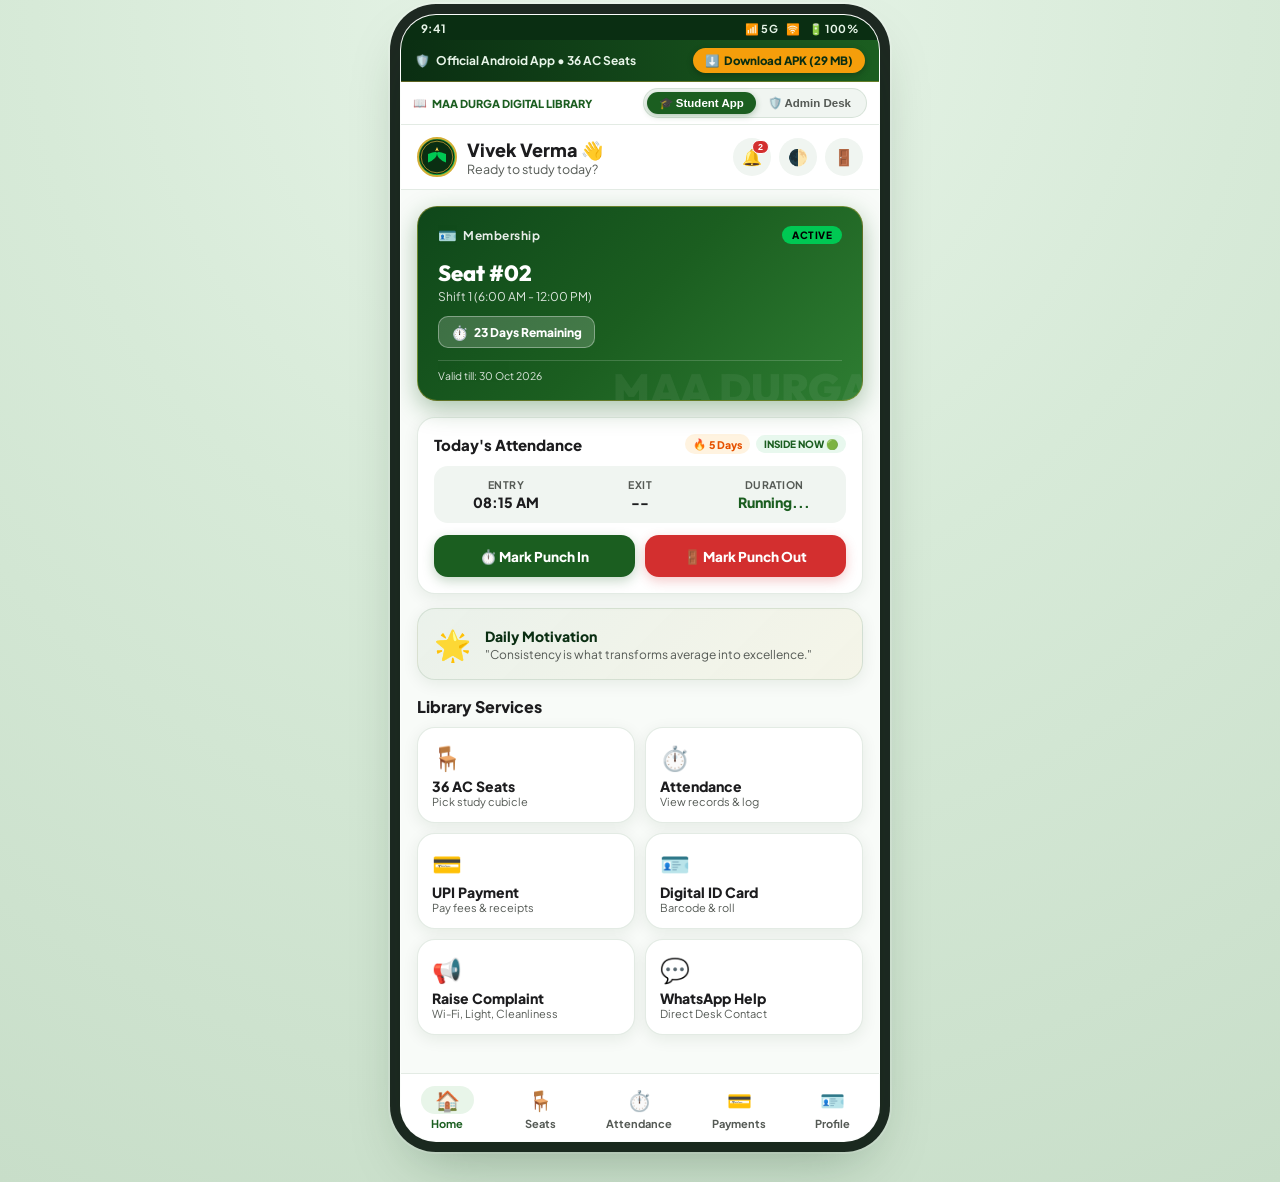
==== commit 95478f55: "feat: add mode switcher and UI enhancements Implement admin/student mode switching, update theme var" ====
--- a/docs/index.html
+++ b/docs/index.html
@@ -9,7 +9,7 @@
   <!-- Google Fonts: Outfit & Plus Jakarta Sans (Exact Material 3 Android Typography) -->
   <link rel="preconnect" href="https://fonts.googleapis.com">
   <link rel="preconnect" href="https://fonts.gstatic.com" crossorigin>
-  <link href="https://fonts.googleapis.com/css2?family=Outfit:wght@500;600;700;800&family=Plus+Jakarta+Sans:wght@400;500;600;700;800&display=swap" rel="stylesheet">
+  <link href="https://fonts.googleapis.com/css2?family=Outfit:wght@500;600;700;800;900&family=Plus+Jakarta+Sans:wght@400;500;600;700;800&display=swap" rel="stylesheet">
   
   <!-- Firebase SDK for Real Firestore Database Sync -->
   <script src="https://www.gstatic.com/firebasejs/9.22.0/firebase-app-compat.js"></script>
@@ -22,7 +22,17 @@
 
 <div class="app-device-frame">
 
-  <!-- TOP PERSISTENT APK DOWNLOAD BAR (Sticky across whole app) -->
+  <!-- ANDROID SYSTEM STATUS BAR (Realistic Edge-to-Edge look) -->
+  <div class="phone-mockup-status-bar">
+    <span id="status-bar-clock">9:41</span>
+    <div class="status-bar-icons">
+      <span>📶 5G</span>
+      <span>🛜</span>
+      <span>🔋 100%</span>
+    </div>
+  </div>
+
+  <!-- TOP PERSISTENT APK DOWNLOAD BAR (Direct download for users & admins) -->
   <div class="app-top-download-bar">
     <div class="info-tag">
       <span>🛡️</span>
@@ -33,260 +43,35 @@
     </a>
   </div>
 
-  <!-- SCREEN 1: SPLASH SCREEN (Exact Twin to AuthScreens.kt) -->
-  <div id="screen-splash" class="screen-view active-screen" style="justify-content:space-between; align-items:center; padding:60px 24px 30px; text-align:center; background:linear-gradient(180deg, var(--soft-cream) 0%, var(--warm-cream) 60%, var(--cream-gradient) 100%);">
-    <div style="flex:1; display:flex; flex-direction:column; justify-content:center; align-items:center;">
-      <div style="width:120px; height:120px; border-radius:50%; background:rgba(27,94,32,0.12); padding:5px; margin-bottom:18px;">
-        <img src="assets/ic_digital_library_logo.jpg" style="width:100%; height:100%; border-radius:50%; border:2.5px solid var(--emerald-accent); object-fit:cover;" onerror="this.src='https://cdn-icons-png.flaticon.com/512/3389/3389081.png'">
-      </div>
-      <h1 style="font-family:'Outfit',sans-serif; font-size:28px; font-weight:800; color:var(--charcoal-heading); letter-spacing:0.5px;">Digital Library</h1>
-      <div style="font-size:15px; font-weight:700; color:var(--primary-green); margin-top:4px;">Maa Durga Digital Library</div>
-      <div style="font-size:12.5px; color:var(--charcoal-muted); margin-top:6px;">Your Space. Your Focus.</div>
-      <div style="width:28px; height:28px; border:2.5px solid rgba(27,94,32,0.2); border-top-color:var(--primary-green); border-radius:50%; animation:spin 0.8s linear infinite; margin-top:30px;"></div>
-    </div>
-    <div>
-      <div style="background:rgba(235,242,236,0.8); border:1px solid rgba(27,94,32,0.4); border-radius:20px; padding:8px 18px; display:inline-flex; align-items:center; gap:8px; font-size:12.5px; font-weight:800;">
-        <span style="color:var(--primary-green);">&lt;/&gt;</span>
-        <span>Created by Vivek & Prince</span>
-      </div>
-      <div style="font-size:11px; color:var(--charcoal-muted); margin-top:4px;">Lead App Developers</div>
-    </div>
-  </div>
-
-  <!-- SCREEN 2: WELCOME SCREEN (Exact Twin to AuthScreens.kt WelcomeScreen) -->
-  <div id="screen-welcome" class="screen-view" style="padding:24px 20px 20px; overflow-y:auto; justify-content:space-between;">
-    <div style="text-align:center; padding:10px 0 20px;">
-      <div style="width:90px; height:90px; border-radius:50%; background:#FFFFFF; border:2px solid var(--subtle-gold-border); padding:4px; margin:0 auto;">
-        <img src="assets/ic_digital_library_logo.jpg" style="width:100%; height:100%; border-radius:50%; object-fit:cover;" onerror="this.src='https://cdn-icons-png.flaticon.com/512/3389/3389081.png'">
-      </div>
-      <div style="display:inline-block; background:var(--subtle-gold-light); border:1px solid rgba(226,212,183,0.8); color:var(--subtle-gold); font-size:10.5px; font-weight:800; letter-spacing:0.8px; padding:4px 12px; border-radius:20px; margin-top:14px;">
-        ✦ ESTD. 2024 • MODERN STUDY SANCTUARY ✦
-      </div>
-      <div style="font-size:16px; color:var(--charcoal-muted); margin-top:10px;">Welcome to</div>
-      <h2 style="font-family:'Outfit',sans-serif; font-size:24px; font-weight:800; color:var(--deep-forest-green); margin-top:2px;">Maa Durga Digital Library</h2>
-      <div style="font-size:13px; font-weight:700; color:var(--subtle-gold); margin-top:4px;">Read More • Learn More • Grow More</div>
-    </div>
-
-    <div>
-      <div style="font-size:18px; font-weight:800; color:var(--charcoal-heading); margin-bottom:4px;">Choose Your Access</div>
-      <div style="font-size:12.5px; color:var(--charcoal-muted); margin-bottom:14px;">Select the portal that matches your role to continue</div>
-
-      <!-- Student Portal Card -->
-      <div class="m3-card" style="display:flex; align-items:center; gap:14px; cursor:pointer;" onclick="navigateTo('screen-login')">
-        <div style="width:50px; height:50px; border-radius:14px; background:var(--deep-forest-green); color:#FFFFFF; display:flex; align-items:center; justify-content:center; font-size:24px; flex-shrink:0;">
-          📖
-        </div>
-        <div style="flex:1;">
-          <div style="display:flex; align-items:center; gap:8px;">
-            <h3 style="font-size:17px; font-weight:800; color:var(--deep-forest-green);">Student</h3>
-            <span style="font-size:9.5px; font-weight:800; padding:2px 7px; border-radius:6px; background:#E8F5E9; color:#1B5E20;">LEARNER / MEMBER</span>
-          </div>
-          <p style="font-size:12px; color:var(--charcoal-muted); margin-top:3px;">Self-study seats, shifts & digital library access</p>
-        </div>
-        <span style="font-size:18px; font-weight:800; color:var(--primary-green);">➔</span>
-      </div>
-
-      <!-- Administrator Portal Card -->
-      <div class="m3-card" style="display:flex; align-items:center; gap:14px; cursor:pointer;" onclick="navigateTo('screen-admin-login')">
-        <div style="width:50px; height:50px; border-radius:14px; background:#B45309; color:#FFFFFF; display:flex; align-items:center; justify-content:center; font-size:24px; flex-shrink:0;">
-          🛡️
-        </div>
-        <div style="flex:1;">
-          <div style="display:flex; align-items:center; gap:8px;">
-            <h3 style="font-size:17px; font-weight:800; color:#B45309;">Administrator</h3>
-            <span style="font-size:9.5px; font-weight:800; padding:2px 7px; border-radius:6px; background:#FEF3C7; color:#B45309;">DESK / STAFF</span>
-          </div>
-          <p style="font-size:12px; color:var(--charcoal-muted); margin-top:3px;">Manage student registrations, shifts, seats & notice board</p>
-        </div>
-        <span style="font-size:18px; font-weight:800; color:#B45309;">➔</span>
-      </div>
-    </div>
-
-    <div style="text-align:center; padding:10px 0;">
-      <div style="background:rgba(27,94,32,0.08); border:1px solid rgba(27,94,32,0.25); border-radius:20px; padding:6px 14px; display:inline-flex; align-items:center; gap:6px; font-size:12px; font-weight:800;">
-        <span style="color:var(--primary-green);">&lt;/&gt;</span>
-        <span>Developed by Vivek & Prince</span>
-      </div>
-    </div>
-  </div>
-
-  <!-- SCREEN 3: STUDENT LOGIN -->
-  <div id="screen-login" class="screen-view">
-    <div style="padding:14px 16px; display:flex; align-items:center; gap:10px;">
-      <button onclick="navigateTo('screen-welcome')" style="background:none; border:none; font-size:22px; cursor:pointer; color:var(--charcoal-heading);">←</button>
-      <span style="font-weight:700; font-size:15px; color:var(--charcoal-muted);">Student Portal</span>
-    </div>
-
-    <div class="scroll-content-pad">
-      <h2 style="font-family:'Outfit',sans-serif; font-size:26px; font-weight:800; color:var(--deep-forest-green); margin-bottom:4px;">Welcome Back! 👋</h2>
-      <p style="font-size:13px; color:var(--charcoal-muted); margin-bottom:24px;">Sign in with your registered mobile to access desk</p>
-
-      <div class="form-group-field">
-        <label class="form-label">Registered Mobile Number</label>
-        <div class="input-outline-box">
-          <span class="prefix-flag">+91</span>
-          <input type="tel" id="stu-login-mobile" placeholder="10-digit mobile number" maxlength="10" value="9876543210">
-        </div>
-      </div>
-
-      <div class="form-group-field">
-        <label class="form-label">Password</label>
-        <div class="input-outline-box">
-          <input type="password" id="stu-login-password" placeholder="Enter password" value="student123">
-          <span onclick="togglePasswordVis('stu-login-password')" style="cursor:pointer; font-size:18px;">👁️</span>
-        </div>
-      </div>
-
-      <div style="display:flex; justify-content:flex-end; margin-bottom:18px;">
-        <a href="javascript:void(0)" onclick="navigateTo('screen-forgot')" style="font-size:13px; font-weight:700; color:var(--primary-green); text-decoration:none;">Forgot Password?</a>
-      </div>
-
-      <button class="btn-primary-green" onclick="submitStudentLogin()">
-        <span>Login to Library Desk</span> ➔
-      </button>
-
-      <div style="text-align:center; margin-top:24px; font-size:13.5px; color:var(--charcoal-muted);">
-        New to Maa Durga Digital Library? 
-        <a href="javascript:void(0)" onclick="navigateTo('screen-register')" style="font-weight:800; color:var(--primary-green); text-decoration:none;">Register Now</a>
-      </div>
-    </div>
-  </div>
-
-  <!-- SCREEN 4: STUDENT REGISTER -->
-  <div id="screen-register" class="screen-view">
-    <div style="padding:14px 16px; display:flex; align-items:center; gap:10px;">
-      <button onclick="navigateTo('screen-login')" style="background:none; border:none; font-size:22px; cursor:pointer; color:var(--charcoal-heading);">←</button>
-      <span style="font-weight:700; font-size:15px; color:var(--charcoal-muted);">New Registration</span>
-    </div>
-
-    <div class="scroll-content-pad">
-      <h2 style="font-family:'Outfit',sans-serif; font-size:24px; font-weight:800; color:var(--deep-forest-green); margin-bottom:4px;">Join Digital Library 📝</h2>
-      <p style="font-size:13px; color:var(--charcoal-muted); margin-bottom:20px;">Create your profile for seat reservation & attendance</p>
-
-      <div class="form-group-field">
-        <label class="form-label">Full Name</label>
-        <div class="input-outline-box">
-          <input type="text" id="reg-name" placeholder="Enter student full name">
-        </div>
-      </div>
-
-      <div class="form-group-field">
-        <label class="form-label">10-Digit Mobile Number</label>
-        <div class="input-outline-box">
-          <span class="prefix-flag">+91</span>
-          <input type="tel" id="reg-mobile" placeholder="Mobile number" maxlength="10">
-        </div>
-      </div>
-
-      <div class="form-group-field">
-        <label class="form-label">Gender</label>
-        <div style="display:flex; gap:16px; padding:6px 0;">
-          <label style="font-size:13.5px; font-weight:700; display:flex; align-items:center; gap:6px;">
-            <input type="radio" name="reg-gender" value="Male" checked> Male
-          </label>
-          <label style="font-size:13.5px; font-weight:700; display:flex; align-items:center; gap:6px;">
-            <input type="radio" name="reg-gender" value="Female"> Female
-          </label>
-          <label style="font-size:13.5px; font-weight:700; display:flex; align-items:center; gap:6px;">
-            <input type="radio" name="reg-gender" value="Other"> Other
-          </label>
-        </div>
-      </div>
-
-      <div class="form-group-field">
-        <label class="form-label">Create Password</label>
-        <div class="input-outline-box">
-          <input type="password" id="reg-pwd" placeholder="At least 6 characters">
-          <span onclick="togglePasswordVis('reg-pwd')" style="cursor:pointer; font-size:18px;">👁️</span>
-        </div>
-      </div>
-
-      <div class="form-group-field">
-        <label class="form-label">Confirm Password</label>
-        <div class="input-outline-box">
-          <input type="password" id="reg-confirm-pwd" placeholder="Re-enter password">
-          <span onclick="togglePasswordVis('reg-confirm-pwd')" style="cursor:pointer; font-size:18px;">👁️</span>
-        </div>
-      </div>
-
-      <button class="btn-primary-green" onclick="submitStudentRegister()">
-        <span>Complete Registration</span> ➔
-      </button>
-
-      <div style="text-align:center; margin-top:20px; font-size:13.5px; color:var(--charcoal-muted);">
-        Already registered? 
-        <a href="javascript:void(0)" onclick="navigateTo('screen-login')" style="font-weight:800; color:var(--primary-green); text-decoration:none;">Login here</a>
-      </div>
-    </div>
-  </div>
-
-  <!-- SCREEN 5: FORGOT PASSWORD -->
-  <div id="screen-forgot" class="screen-view">
-    <div style="padding:14px 16px; display:flex; align-items:center; gap:10px;">
-      <button onclick="navigateTo('screen-login')" style="background:none; border:none; font-size:22px; cursor:pointer; color:var(--charcoal-heading);">←</button>
-      <span style="font-weight:700; font-size:15px; color:var(--charcoal-muted);">Password Reset</span>
-    </div>
-
-    <div class="scroll-content-pad">
-      <h2 style="font-family:'Outfit',sans-serif; font-size:22px; font-weight:800; color:var(--deep-forest-green); margin-bottom:4px;">Reset Request 🔑</h2>
-      <p style="font-size:13px; color:var(--charcoal-muted); margin-bottom:20px;">Submit registered mobile & new password. Library Admin will verify and activate your new password.</p>
-
-      <div class="form-group-field">
-        <label class="form-label">Registered Mobile Number</label>
-        <div class="input-outline-box">
-          <span class="prefix-flag">+91</span>
-          <input type="tel" id="forgot-mobile" placeholder="10-digit mobile" maxlength="10">
-        </div>
-      </div>
-
-      <div class="form-group-field">
-        <label class="form-label">New Password</label>
-        <div class="input-outline-box">
-          <input type="password" id="forgot-pwd" placeholder="Enter new password">
-        </div>
-      </div>
-
-      <button class="btn-primary-green" onclick="submitForgotRequest()">
-        <span>Submit Request to Admin</span> ➔
-      </button>
-    </div>
-  </div>
-
-  <!-- SCREEN 6: ADMIN LOGIN -->
-  <div id="screen-admin-login" class="screen-view">
-    <div style="padding:14px 16px; display:flex; align-items:center; gap:10px;">
-      <button onclick="navigateTo('screen-welcome')" style="background:none; border:none; font-size:22px; cursor:pointer; color:var(--charcoal-heading);">←</button>
-      <span style="font-weight:700; font-size:15px; color:#B45309;">Administrator Desk</span>
-    </div>
-
-    <div class="scroll-content-pad">
-      <h2 style="font-family:'Outfit',sans-serif; font-size:24px; font-weight:800; color:#B45309; margin-bottom:4px;">Authorized Personnel Only 🛡️</h2>
-      <p style="font-size:13px; color:var(--charcoal-muted); margin-bottom:20px;">Desk Operations for Vivek & Prince</p>
-
-      <div class="form-group-field">
-        <label class="form-label">Admin Security Key</label>
-        <div class="input-outline-box">
-          <input type="password" id="admin-sec-key" placeholder="Enter Master Key" value="MDDL@ADMIN2026">
-        </div>
-        <div style="font-size:11.5px; color:var(--charcoal-muted); margin-top:6px;">Master Keys: MDDL@ADMIN2026 or ADMIN9569</div>
-      </div>
-
-      <button class="btn-primary-green" style="background:#B45309;" onclick="submitAdminLogin()">
-        <span>Unlock Administrator Desk</span> ➔
-      </button>
-    </div>
-  </div>
-
-  <!-- SCREEN 7: STUDENT MAIN APP CONTAINER WITH 5 M3 TABS -->
-  <div id="screen-student-app" class="screen-view has-nav">
-
-    <!-- Top Action Bar -->
+  <!-- ROLE SWITCHER HEADER BAR (Instant toggle between Student & Admin Console) -->
+  <div class="role-switch-header-bar">
+    <div style="font-size:11px; font-weight:800; color:var(--primary-green); display:flex; align-items:center; gap:5px;">
+      <span>📖</span> MAA DURGA DIGITAL LIBRARY
+    </div>
+    <div class="mode-pill-toggle">
+      <button id="pill-mode-student" class="active-pill" onclick="switchMode('student')">🎓 Student App</button>
+      <button id="pill-mode-admin" onclick="switchMode('admin')">🛡️ Admin Desk</button>
+    </div>
+  </div>
+
+  <!-- ==================== SCREEN 1: STUDENT MAIN APP CONTAINER ==================== -->
+  <div id="screen-student-app" class="screen-view active-screen has-nav">
+
+    <!-- Top Action Bar (Exact match to StudentHomeScreen.kt lines 153-222) -->
     <div class="app-top-nav-bar">
       <div class="user-info-box">
-        <div class="avatar-circle">🎓</div>
+        <div class="avatar-circle">
+          <!-- Vector App Logo -->
+          <svg viewBox="0 0 100 100" style="width:100%; height:100%;">
+            <circle cx="50" cy="50" r="48" fill="#0A2E12"/>
+            <circle cx="50" cy="50" r="44" fill="none" stroke="#D4AF37" stroke-width="2"/>
+            <path d="M25 65 Q50 55 50 40 Q50 55 75 65 L75 42 Q50 32 50 40 Q50 32 25 42 Z" fill="#00C853"/>
+            <polygon points="50,22 55,34 50,31 45,34" fill="#FFD54F"/>
+          </svg>
+        </div>
         <div>
-          <div style="font-size:11px; color:var(--charcoal-muted); font-weight:700;">Welcome,</div>
-          <div style="font-size:15px; font-weight:800;" id="student-name-header">Student Member 👋</div>
+          <div style="font-size:18px; font-weight:800;" id="student-name-header">Good Evening, Vivek Verma 👋</div>
+          <div style="font-size:12.5px; color:var(--charcoal-muted);">Ready to study today?</div>
         </div>
       </div>
       <div class="action-icons">
@@ -295,80 +80,93 @@
           <span class="badge-pill" id="bell-unread-badge">2</span>
         </button>
         <button class="icon-action-btn" onclick="toggleAppTheme()" title="Toggle Theme">🌓</button>
-        <button class="icon-action-btn" onclick="openModal('modal-logout-confirm')" title="Logout">🚪</button>
-      </div>
-    </div>
-
-    <!-- TAB 1: HOME TAB (Pixel-perfect to StudentHomeScreen.kt) -->
+        <button class="icon-action-btn" onclick="navigateTo('screen-welcome')" title="Switch User">🚪</button>
+      </div>
+    </div>
+
+    <!-- TAB 1: HOME TAB (Pixel-perfect replica of StudentHomeScreen.kt) -->
     <div id="tab-home" class="scroll-content-pad">
-      <!-- Active Membership Card -->
+      
+      <!-- Active Membership Gradient Card (Lines 475-602) -->
       <div class="membership-gradient-card" id="home-membership-card">
         <div style="display:flex; justify-content:space-between; align-items:center;">
-          <span style="font-size:11.5px; font-weight:800; letter-spacing:0.8px; opacity:0.9;">STUDENT MEMBERSHIP</span>
+          <div style="display:flex; align-items:center; gap:6px;">
+            <span style="font-size:15px; opacity:0.9;">🪪</span>
+            <span style="font-size:12px; font-weight:700; opacity:0.9; letter-spacing:0.5px;">Membership</span>
+          </div>
           <span class="membership-status-pill" id="home-status-pill">ACTIVE</span>
         </div>
-        <div style="font-family:'Outfit',sans-serif; font-size:26px; font-weight:800; margin:10px 0 2px;" id="home-seat-badge">Seat #02</div>
-        <div style="font-size:13px; opacity:0.9;" id="home-shift-badge">Shift 1 (6:00 AM - 12:00 PM)</div>
-        <div style="display:flex; justify-content:space-between; align-items:center; margin-top:12px; font-size:12px; border-top:1px solid rgba(255,255,255,0.2); padding-top:8px;">
-          <span id="home-validity-badge" style="color:#FFE082;">Valid till: 30 Oct 2026</span>
-          <span id="home-days-left-badge" style="font-weight:800; color:#FFFFFF;">23 Days Remaining</span>
-        </div>
-      </div>
-
-      <!-- No Membership State Card (if user has no seat) -->
-      <div class="m3-card" id="home-no-membership-card" style="display:none; text-align:center; padding:24px;">
-        <div style="font-size:36px;">🪑</div>
-        <div style="font-size:17px; font-weight:800; margin:8px 0 4px;">No Active Seat Booked</div>
-        <div style="font-size:12.5px; color:var(--charcoal-muted); margin-bottom:14px;">Select your preferred study cabin from 36 AC seats to start learning.</div>
-        <button class="btn-primary-green" onclick="switchNavTab('seats')">Choose Your Seat ➔</button>
-      </div>
-
-      <!-- Today's Attendance Metric Card (Live Punch in/out) -->
+
+        <div style="font-family:'Outfit',sans-serif; font-size:22px; font-weight:800; margin:14px 0 2px;" id="home-seat-badge">
+          Seat 02 | Shift 1 (6:00 AM - 12:00 PM)
+        </div>
+        <div style="font-size:12px; opacity:0.85;" id="home-shift-badge">2 Month Membership Validity</div>
+
+        <!-- Daily Countdown Badge (Lines 571-594) -->
+        <div style="display:inline-flex; align-items:center; gap:6px; background:rgba(255,255,255,0.18); border:1px solid rgba(255,255,255,0.35); border-radius:10px; padding:6px 12px; margin:12px 0 8px;">
+          <span style="font-size:14px;">⏱️</span>
+          <span id="home-days-left-badge" style="font-size:12px; font-weight:800; color:#FFFFFF;">⏳ 23 Days Remaining Until Expiry</span>
+        </div>
+
+        <div style="font-size:10.5px; opacity:0.85; border-top:1px solid rgba(255,255,255,0.2); padding-top:8px; margin-top:4px;" id="home-validity-badge">
+          Expires on 30 Oct 2026 • Auto-expires on 30 Oct 2026
+        </div>
+      </div>
+
+      <!-- Today's Attendance Card (Lines 679-760) -->
       <div class="m3-card">
-        <div style="display:flex; justify-content:space-between; align-items:center; margin-bottom:12px;">
-          <div>
-            <span style="font-weight:800; font-size:15px;">Today's Attendance</span>
-            <div style="font-size:11.5px; color:var(--charcoal-muted);" id="live-ist-date">Today</div>
-          </div>
-          <span style="font-size:11px; font-weight:800;" id="today-punch-status">NOT CHECKED IN ⚪</span>
-        </div>
-
-        <div style="display:grid; grid-template-columns:repeat(3, 1fr); gap:8px; background:var(--surface-variant); padding:10px; border-radius:12px; text-align:center; margin-bottom:12px;">
-          <div>
-            <div style="font-size:10px; color:var(--charcoal-muted); font-weight:700;">ENTRY</div>
-            <div style="font-size:13px; font-weight:800;" id="att-metric-entry">--:--</div>
-          </div>
-          <div>
-            <div style="font-size:10px; color:var(--charcoal-muted); font-weight:700;">EXIT</div>
-            <div style="font-size:13px; font-weight:800;" id="att-metric-exit">--:--</div>
-          </div>
-          <div>
-            <div style="font-size:10px; color:var(--charcoal-muted); font-weight:700;">DURATION</div>
-            <div style="font-size:13px; font-weight:800; color:var(--primary-green);" id="att-metric-duration">0m</div>
+        <div style="display:flex; justify-content:space-between; align-items:center; margin-bottom:10px;">
+          <span style="font-weight:800; font-size:15px;">Today's Attendance</span>
+          <div style="display:flex; align-items:center; gap:6px;">
+            <div style="background:#FFF3E0; color:#E65100; font-size:10.5px; font-weight:800; padding:3px 8px; border-radius:20px; display:inline-flex; align-items:center; gap:3px;">
+              <span>🔥</span> <span>5 Days</span>
+            </div>
+            <div style="background:#E8F8EE; color:#1B5E20; font-size:10px; font-weight:800; padding:3px 8px; border-radius:20px;" id="today-punch-status">
+              INSIDE NOW
+            </div>
+          </div>
+        </div>
+
+        <div class="att-metrics-grid">
+          <div class="att-metric-box">
+            <div class="label">ENTRY</div>
+            <div class="val" id="att-metric-entry">08:15 AM</div>
+          </div>
+          <div class="att-metric-box">
+            <div class="label">EXIT</div>
+            <div class="val" id="att-metric-exit">--</div>
+          </div>
+          <div class="att-metric-box">
+            <div class="label">DURATION</div>
+            <div class="val" style="color:var(--primary-green);" id="att-metric-duration">Running</div>
           </div>
         </div>
 
         <div style="display:grid; grid-template-columns:1fr 1fr; gap:10px;">
-          <button class="btn-primary-green" style="height:42px; margin:0; font-size:13.5px;" onclick="punchAttendance('IN')">⏱️ PUNCH IN</button>
-          <button class="btn-primary-green" style="height:42px; margin:0; font-size:13.5px; background:var(--danger-red);" onclick="punchAttendance('OUT')">🚪 PUNCH OUT</button>
-        </div>
-      </div>
-
-      <!-- Study Streak & Motivation Card -->
+          <button class="btn-primary-green" style="height:42px; font-size:13.5px;" onclick="punchAttendance('IN')">
+            ⏱️ Mark Punch In
+          </button>
+          <button class="btn-primary-green btn-danger" style="height:42px; font-size:13.5px;" onclick="punchAttendance('OUT')">
+            🚪 Mark Punch Out
+          </button>
+        </div>
+      </div>
+
+      <!-- Study Streak & Facility Highlights -->
       <div class="m3-card" style="display:flex; align-items:center; gap:14px; background:linear-gradient(135deg, rgba(27,94,32,0.06) 0%, rgba(212,175,55,0.08) 100%);">
-        <div style="font-size:32px;">🔥</div>
+        <div style="font-size:30px;">🌟</div>
         <div>
-          <div style="font-weight:800; font-size:15px; color:var(--deep-forest-green);">5 Days Study Streak!</div>
+          <div style="font-weight:800; font-size:14px; color:var(--deep-forest-green);">Daily Motivation</div>
           <div style="font-size:12px; color:var(--charcoal-muted); margin-top:2px;">"Consistency is what transforms average into excellence."</div>
         </div>
       </div>
 
-      <!-- Library Services 2x3 Grid -->
+      <!-- Library Services 2x3 Grid (Lines 800-920) -->
       <div style="font-size:16px; font-weight:800; margin:16px 0 10px;">Library Services</div>
       <div style="display:grid; grid-template-columns:1fr 1fr; gap:10px; margin-bottom:16px;">
         <div class="m3-card" style="margin:0; padding:14px; cursor:pointer;" onclick="switchNavTab('seats')">
           <div style="font-size:24px;">🪑</div>
-          <div style="font-weight:800; font-size:14px; margin-top:4px;">36 Seats Map</div>
+          <div style="font-weight:800; font-size:14px; margin-top:4px;">36 AC Seats</div>
           <div style="font-size:11px; color:var(--charcoal-muted);">Pick study cubicle</div>
         </div>
         <div class="m3-card" style="margin:0; padding:14px; cursor:pointer;" onclick="switchNavTab('attendance')">
@@ -456,10 +254,11 @@
       <!-- Live IST Clock Card -->
       <div class="m3-card" style="text-align:center; padding:20px;">
         <div style="font-size:11px; color:var(--charcoal-muted); font-weight:700;">INDIAN STANDARD TIME (IST)</div>
-        <div style="font-size:32px; font-weight:800; font-family:monospace; color:var(--primary-green); margin:6px 0;" id="live-ist-clock">--:--:--</div>
-        <div style="display:flex; gap:10px; justify-content:center; margin-top:12px;">
+        <div style="font-size:32px; font-weight:800; font-family:monospace; color:var(--primary-green); margin:6px 0;" id="live-ist-clock">08:15:00 AM</div>
+        <div style="font-size:12.5px; color:var(--charcoal-muted); margin-bottom:12px;" id="live-ist-date">Today</div>
+        <div style="display:flex; gap:10px; justify-content:center;">
           <button class="btn-primary-green" style="width:auto; padding:0 20px; height:38px; margin:0;" onclick="punchAttendance('IN')">⏱️ Punch In</button>
-          <button class="btn-primary-green" style="width:auto; padding:0 20px; height:38px; margin:0; background:var(--danger-red);" onclick="punchAttendance('OUT')">🚪 Punch Out</button>
+          <button class="btn-primary-green btn-danger" style="width:auto; padding:0 20px; height:38px; margin:0;" onclick="punchAttendance('OUT')">🚪 Punch Out</button>
         </div>
       </div>
 
@@ -497,7 +296,13 @@
       <!-- Digital Student ID Card (Official format) -->
       <div class="id-card-chassis">
         <div class="id-card-top">
-          <img src="assets/ic_digital_library_logo.jpg" style="width:42px; height:42px; border-radius:50%; border:2px solid var(--subtle-gold);" onerror="this.src='https://cdn-icons-png.flaticon.com/512/3389/3389081.png'">
+          <div style="width:42px; height:42px; border-radius:50%; border:2px solid var(--subtle-gold); background:#FFFFFF; display:flex; align-items:center; justify-content:center; overflow:hidden;">
+            <svg viewBox="0 0 100 100" style="width:100%; height:100%;">
+              <circle cx="50" cy="50" r="48" fill="#0A2E12"/>
+              <polygon points="50,22 55,34 50,31 45,34" fill="#FFD54F"/>
+              <path d="M25 65 Q50 55 50 40 Q50 55 75 65 L75 42 Q50 32 50 40 Q50 32 25 42 Z" fill="#00C853"/>
+            </svg>
+          </div>
           <div>
             <div style="font-size:14px; font-weight:800; color:#FFFFFF;">MAA DURGA DIGITAL LIBRARY</div>
             <div style="font-size:10px; color:#FFE082;">Managed by Vivek & Prince • ISO Certified Study Hub</div>
@@ -509,7 +314,7 @@
             🎓
           </div>
           <div style="font-size:13px; line-height:1.6;">
-            <div><strong>Name:</strong> <span id="id-disp-name">Student Member</span></div>
+            <div><strong>Name:</strong> <span id="id-disp-name">Vivek Verma</span></div>
             <div><strong>Roll ID:</strong> <span id="id-disp-roll">DL-2026-10492</span></div>
             <div><strong>Seat:</strong> <span id="id-disp-seat">Seat #02 (Shift 1)</span></div>
             <div><strong>Validity:</strong> <span id="id-disp-val">30 Oct 2026</span></div>
@@ -601,7 +406,7 @@
     </div>
   </div>
 
-  <!-- SCREEN 8: ADMIN DESK DASHBOARD (Exact match to AdminDashboardScreen.kt) -->
+  <!-- ==================== SCREEN 2: ADMIN DESK DASHBOARD ==================== -->
   <div id="screen-admin-dash" class="screen-view">
     <div style="background:#0F3818; color:#FFFFFF; padding:12px 16px; display:flex; justify-content:space-between; align-items:center;">
       <div style="display:flex; align-items:center; gap:8px;">
@@ -612,8 +417,7 @@
         </div>
       </div>
       <div style="display:flex; gap:6px;">
-        <button onclick="navigateTo('screen-student-app')" style="background:rgba(255,255,255,0.15); border:none; color:white; font-weight:700; font-size:11.5px; padding:5px 10px; border-radius:6px; cursor:pointer;">Student App</button>
-        <button onclick="logoutUser()" style="background:#DC2626; border:none; color:white; font-weight:700; font-size:11.5px; padding:5px 10px; border-radius:6px; cursor:pointer;">Exit</button>
+        <button onclick="switchMode('student')" style="background:rgba(255,255,255,0.15); border:none; color:white; font-weight:700; font-size:11.5px; padding:5px 10px; border-radius:6px; cursor:pointer;">Student App ➔</button>
       </div>
     </div>
 
@@ -634,6 +438,66 @@
     </div>
   </div>
 
+  <!-- ==================== SCREEN 3: WELCOME SCREEN ==================== -->
+  <div id="screen-welcome" class="screen-view" style="padding:24px 20px 20px; overflow-y:auto; justify-content:space-between;">
+    <div style="text-align:center; padding:10px 0 20px;">
+      <div style="width:90px; height:90px; border-radius:50%; background:#FFFFFF; border:2px solid var(--subtle-gold-border); padding:4px; margin:0 auto; display:flex; align-items:center; justify-content:center;">
+        <svg viewBox="0 0 100 100" style="width:100%; height:100%;">
+          <circle cx="50" cy="50" r="48" fill="#0A2E12"/>
+          <circle cx="50" cy="50" r="44" fill="none" stroke="#D4AF37" stroke-width="2"/>
+          <path d="M25 65 Q50 55 50 40 Q50 55 75 65 L75 42 Q50 32 50 40 Q50 32 25 42 Z" fill="#00C853"/>
+          <polygon points="50,22 55,34 50,31 45,34" fill="#FFD54F"/>
+        </svg>
+      </div>
+      <div style="display:inline-block; background:var(--subtle-gold-light); border:1px solid rgba(226,212,183,0.8); color:var(--subtle-gold); font-size:10.5px; font-weight:800; letter-spacing:0.8px; padding:4px 12px; border-radius:20px; margin-top:14px;">
+        ✦ ESTD. 2024 • MODERN STUDY SANCTUARY ✦
+      </div>
+      <div style="font-size:16px; color:var(--charcoal-muted); margin-top:10px;">Welcome to</div>
+      <h2 style="font-family:'Outfit',sans-serif; font-size:24px; font-weight:800; color:var(--deep-forest-green); margin-top:2px;">Maa Durga Digital Library</h2>
+      <div style="font-size:13px; font-weight:700; color:var(--subtle-gold); margin-top:4px;">Read More • Learn More • Grow More</div>
+    </div>
+
+    <div>
+      <div style="font-size:18px; font-weight:800; color:var(--charcoal-heading); margin-bottom:4px;">Choose Your Access</div>
+      <div style="font-size:12.5px; color:var(--charcoal-muted); margin-bottom:14px;">Select the portal that matches your role to continue</div>
+
+      <div class="m3-card" style="display:flex; align-items:center; gap:14px; cursor:pointer;" onclick="switchMode('student')">
+        <div style="width:50px; height:50px; border-radius:14px; background:var(--deep-forest-green); color:#FFFFFF; display:flex; align-items:center; justify-content:center; font-size:24px; flex-shrink:0;">
+          📖
+        </div>
+        <div style="flex:1;">
+          <div style="display:flex; align-items:center; gap:8px;">
+            <h3 style="font-size:17px; font-weight:800; color:var(--deep-forest-green);">Student</h3>
+            <span style="font-size:9.5px; font-weight:800; padding:2px 7px; border-radius:6px; background:#E8F5E9; color:#1B5E20;">LEARNER / MEMBER</span>
+          </div>
+          <p style="font-size:12px; color:var(--charcoal-muted); margin-top:3px;">Self-study seats, shifts & digital library access</p>
+        </div>
+        <span style="font-size:18px; font-weight:800; color:var(--primary-green);">➔</span>
+      </div>
+
+      <div class="m3-card" style="display:flex; align-items:center; gap:14px; cursor:pointer;" onclick="switchMode('admin')">
+        <div style="width:50px; height:50px; border-radius:14px; background:#B45309; color:#FFFFFF; display:flex; align-items:center; justify-content:center; font-size:24px; flex-shrink:0;">
+          🛡️
+        </div>
+        <div style="flex:1;">
+          <div style="display:flex; align-items:center; gap:8px;">
+            <h3 style="font-size:17px; font-weight:800; color:#B45309;">Administrator</h3>
+            <span style="font-size:9.5px; font-weight:800; padding:2px 7px; border-radius:6px; background:#FEF3C7; color:#B45309;">DESK / STAFF</span>
+          </div>
+          <p style="font-size:12px; color:var(--charcoal-muted); margin-top:3px;">Manage student registrations, shifts, seats & notice board</p>
+        </div>
+        <span style="font-size:18px; font-weight:800; color:#B45309;">➔</span>
+      </div>
+    </div>
+
+    <div style="text-align:center; padding:10px 0;">
+      <div style="background:rgba(27,94,32,0.08); border:1px solid rgba(27,94,32,0.25); border-radius:20px; padding:6px 14px; display:inline-flex; align-items:center; gap:6px; font-size:12px; font-weight:800;">
+        <span style="color:var(--primary-green);">&lt;/&gt;</span>
+        <span>Developed by Vivek & Prince</span>
+      </div>
+    </div>
+  </div>
+
   <!-- ==================== ALL INTERACTIVE MODALS ==================== -->
 
   <!-- MODAL: MEMBERSHIP DURATION & SHIFTS PICKER -->
@@ -649,7 +513,7 @@
         <strong id="modal-memb-seat-badge" style="color:var(--primary-green); font-size:16px;">Seat #02</strong>
       </div>
 
-      <div style="font-size:13px; font-weight:800; margin-bottom:8px;">Choose Study Shifts (Single or Combo):</div>
+      <div style="font-size:13px; font-weight:800; margin-bottom:8px;">Choose Study Shifts:</div>
       <div style="display:flex; flex-direction:column; gap:6px; margin-bottom:14px;">
         <label style="display:flex; justify-content:space-between; align-items:center; background:var(--surface-card); border:1px solid var(--border-color); padding:10px; border-radius:10px; font-size:13px; cursor:pointer;">
           <span>Shift 1 (6:00 AM - 12:00 PM)</span>
@@ -745,8 +609,7 @@
     <div class="modal-content-panel" style="padding:16px;">
       <div style="border:2px solid var(--subtle-gold-border); border-radius:14px; padding:16px; background:#FFFFFF; color:#0A2E12;">
         <div style="text-align:center; border-bottom:1px solid #E2E8F0; padding-bottom:10px; margin-bottom:12px;">
-          <img src="assets/ic_digital_library_logo.jpg" style="width:40px; height:40px; border-radius:50%;" onerror="this.src='https://cdn-icons-png.flaticon.com/512/3389/3389081.png'">
-          <div style="font-size:15px; font-weight:800; margin-top:4px;">MAA DURGA DIGITAL LIBRARY</div>
+          <div style="font-size:15px; font-weight:800;">MAA DURGA DIGITAL LIBRARY</div>
           <div style="font-size:10px; color:#64748B;">Mania Deval Road, Ghazipur District, UP - 232333</div>
           <div style="display:inline-block; background:#E8F5E9; color:#1B5E20; font-size:10px; font-weight:800; padding:2px 8px; border-radius:4px; margin-top:4px;">OFFICIAL PAYMENT RECEIPT</div>
         </div>
@@ -754,7 +617,7 @@
         <div style="font-size:12px; line-height:1.7;">
           <div style="display:flex; justify-content:space-between;"><span>Receipt No:</span> <strong id="rec-number">REC-2026-9812</strong></div>
           <div style="display:flex; justify-content:space-between;"><span>Date:</span> <strong id="rec-date">Today</strong></div>
-          <div style="display:flex; justify-content:space-between;"><span>Student:</span> <strong id="rec-name">Student Member</strong></div>
+          <div style="display:flex; justify-content:space-between;"><span>Student:</span> <strong id="rec-name">Vivek Verma</strong></div>
           <div style="display:flex; justify-content:space-between;"><span>Details:</span> <strong id="rec-shift-desc">Seat #02</strong></div>
           <div style="display:flex; justify-content:space-between;"><span>UTR Ref:</span> <strong id="rec-utr">423987123984</strong></div>
           <div style="display:flex; justify-content:space-between; font-size:15px; border-top:1px dashed #CBD5E1; padding-top:6px; margin-top:6px;">
@@ -780,9 +643,9 @@
     <div class="modal-content-panel">
       <h3 style="font-size:17px; font-weight:800; margin-bottom:12px;">Personal Information</h3>
       <div style="font-size:13px; line-height:2;">
-        <div style="display:flex; justify-content:space-between;"><span>Full Name:</span> <strong id="pinfo-name">Student Member</strong></div>
+        <div style="display:flex; justify-content:space-between;"><span>Full Name:</span> <strong id="pinfo-name">Vivek Verma</strong></div>
         <div style="display:flex; justify-content:space-between;"><span>Mobile:</span> <strong id="pinfo-mobile">+91 9876543210</strong></div>
-        <div style="display:flex; justify-content:space-between;"><span>Email:</span> <strong id="pinfo-email">Not provided</strong></div>
+        <div style="display:flex; justify-content:space-between;"><span>Email:</span> <strong id="pinfo-email">vivek.study@gmail.com</strong></div>
         <div style="display:flex; justify-content:space-between;"><span>Gender:</span> <strong id="pinfo-gender">Male</strong></div>
         <div style="display:flex; justify-content:space-between;"><span>Role:</span> <strong>Library Student Member</strong></div>
       </div>
@@ -921,7 +784,7 @@
       <p style="font-size:13px; color:var(--charcoal-muted); margin-bottom:16px;">Are you sure you want to sign out from the library desk?</p>
       <div style="display:flex; gap:10px;">
         <button class="btn-primary-green btn-outline" style="flex:1;" onclick="closeModal('modal-logout-confirm')">Cancel</button>
-        <button class="btn-primary-green" style="flex:1; background:var(--danger-red);" onclick="closeModal('modal-logout-confirm'); logoutUser();">Logout</button>
+        <button class="btn-primary-green btn-danger" style="flex:1;" onclick="closeModal('modal-logout-confirm'); navigateTo('screen-welcome');">Logout</button>
       </div>
     </div>
   </div>
--- a/docs/css/style.css
+++ b/docs/css/style.css
@@ -1,152 +1,191 @@
-/* ==========================================================================
-   MAA DURGA DIGITAL LIBRARY - JETPACK COMPOSE THEME & STYLING
-   Pixel-perfect replica of the Android Material 3 Design System
-   ========================================================================== */
-
 :root {
-  /* Exact Android Theme Colors (com.example.ui.theme.Color.kt) */
-  --soft-cream: #FBF8F2;
-  --warm-cream: #F5EFE4;
-  --cream-gradient: #F0EBE0;
-  --deep-forest-green: #0F3818;
   --primary-green: #1B5E20;
-  --primary-green-dark: #0A2E12;
-  --emerald-accent: #2E7D32;
-  --subtle-gold: #C49A45;
-  --subtle-gold-light: #FAF5EC;
-  --subtle-gold-border: #E2D4B7;
-  --charcoal-heading: #1E293B;
-  --charcoal-muted: #64748B;
+  --primary-dark: #0A320E;
+  --primary-light: #2E7D32;
+  --deep-forest-green: #0A2E12;
+  --emerald-accent: #00C853;
+  --soft-cream: #F8FBF8;
+  --warm-cream: #F1F6F2;
+  --cream-gradient: #E5EFE7;
+  --subtle-gold: #B45309;
+  --subtle-gold-light: #FEF3C7;
+  --subtle-gold-border: #D4AF37;
+  --charcoal-heading: #1C1C1E;
+  --charcoal-muted: #555A55;
+  --danger-red: #D32F2F;
+  --danger-bg: #FFEBEE;
+  --warning-amber: #E65100;
+  --warning-bg: #FFF8E1;
+  --border-subtle: rgba(27, 94, 32, 0.12);
+  --border-color: rgba(27, 94, 32, 0.18);
+  --card-shadow: 0 4px 16px rgba(10, 46, 18, 0.08);
   --surface-card: #FFFFFF;
-  --surface-variant: #EBF2EC;
-  --border-color: #D6E2D8;
-  --border-subtle: #E2E8F0;
-  --seat-available-bg: #E8F5E9;
-  --seat-available-border: #A5D6A7;
-  --seat-occupied-bg: #FFE4E6;
-  --seat-occupied-border: #FDA4AF;
-  --seat-selected-bg: #FFD700;
-  --seat-selected-border: #B8860B;
-  --seat-maintenance-bg: #F1F5F9;
-  --seat-maintenance-border: #CBD5E1;
-  --danger-red: #DC2626;
-  --danger-light: #FEF2F2;
-  --warning-amber: #D97706;
-  --warning-light: #FFFBEB;
-  --bg-page: #0B130E;
-  --container-bg: #FBF8F2;
-}
-
-/* Dark Theme Overrides */
-body.dark-mode {
-  --soft-cream: #121A15;
-  --warm-cream: #18221C;
-  --cream-gradient: #1E2B23;
-  --deep-forest-green: #2E7D32;
-  --primary-green: #4CAF50;
-  --primary-green-dark: #1B5E20;
-  --emerald-accent: #66BB6A;
-  --subtle-gold: #E5C07B;
-  --subtle-gold-light: #24221A;
-  --subtle-gold-border: #4A3E2A;
-  --charcoal-heading: #F1F5F9;
-  --charcoal-muted: #94A3B8;
-  --surface-card: #1A241E;
-  --surface-variant: #233128;
-  --border-color: #2D3D33;
-  --border-subtle: #2D3D33;
-  --seat-available-bg: #14301B;
-  --seat-available-border: #225C31;
-  --seat-occupied-bg: #381A1D;
-  --seat-occupied-border: #6B232B;
-  --seat-selected-bg: #B8860B;
-  --seat-selected-border: #FFD700;
-  --seat-maintenance-bg: #1E293B;
-  --seat-maintenance-border: #334155;
-  --bg-page: #050A07;
-  --container-bg: #121A15;
+  --surface-variant: #F0F5F1;
+  --container-bg: #F8FBF8;
+  --font-family: 'Plus Jakarta Sans', -apple-system, BlinkMacSystemFont, 'Segoe UI', Roboto, sans-serif;
+  --font-heading: 'Outfit', sans-serif;
+}
+
+[data-theme="dark"] {
+  --soft-cream: #121814;
+  --warm-cream: #162019;
+  --cream-gradient: #0D140F;
+  --charcoal-heading: #F1F5F2;
+  --charcoal-muted: #A1ABA3;
+  --surface-card: #1A241D;
+  --surface-variant: #223026;
+  --container-bg: #121814;
+  --border-subtle: rgba(255, 255, 255, 0.12);
+  --border-color: rgba(255, 255, 255, 0.16);
+  --card-shadow: 0 4px 20px rgba(0, 0, 0, 0.4);
 }
 
 * {
   box-sizing: border-box;
   margin: 0;
   padding: 0;
-  font-family: 'Plus Jakarta Sans', -apple-system, BlinkMacSystemFont, "Segoe UI", Roboto, sans-serif;
   -webkit-tap-highlight-color: transparent;
 }
 
 body {
-  background: var(--bg-page);
+  font-family: var(--font-family);
+  background: radial-gradient(circle at top center, #E8F5E9 0%, #D7EAD8 45%, #C8DEC9 100%);
+  color: var(--charcoal-heading);
   min-height: 100vh;
   display: flex;
-  justify-content: center;
-  align-items: center;
-  color: var(--charcoal-heading);
+  flex-direction: column;
+  align-items: center;
+  justify-content: flex-start;
+  padding: 14px 10px 40px;
   overflow-x: hidden;
-  transition: background-color 0.3s;
-}
-
-/* Device Shell: 100% full-screen responsive on mobile, centered mobile container on desktop */
+}
+
+/* DESKTOP STYLISH DEVICE CONTAINER */
 .app-device-frame {
   width: 100%;
   max-width: 480px;
-  min-height: 100vh;
   background: var(--container-bg);
+  min-height: 92vh;
+  border-radius: 36px;
+  box-shadow: 0 25px 60px -15px rgba(10, 46, 18, 0.35), 0 0 0 10px #1E2922, 0 0 0 12px rgba(255,255,255,0.2);
+  overflow: hidden;
+  position: relative;
   display: flex;
   flex-direction: column;
-  position: relative;
-  box-shadow: 0 0 50px rgba(0,0,0,0.7);
-  overflow: hidden;
-}
-
-/* Sticky APK Download Top Bar */
+  border: 1px solid rgba(255,255,255,0.5);
+}
+
+@media (max-width: 540px) {
+  body {
+    padding: 0;
+    background: var(--container-bg);
+  }
+  .app-device-frame {
+    max-width: 100%;
+    min-height: 100vh;
+    border-radius: 0;
+    box-shadow: none;
+    border: none;
+  }
+}
+
+/* PHONE STATUS BAR (Realistic Android look) */
+.phone-mockup-status-bar {
+  background: #0A2E12;
+  color: #E8F5E9;
+  font-size: 11.5px;
+  font-weight: 700;
+  padding: 6px 20px 4px;
+  display: flex;
+  justify-content: space-between;
+  align-items: center;
+  letter-spacing: 0.4px;
+  user-select: none;
+}
+.status-bar-icons {
+  display: flex;
+  gap: 8px;
+  font-size: 11px;
+}
+
+/* TOP PERSISTENT APK DOWNLOAD BAR */
 .app-top-download-bar {
-  background: linear-gradient(135deg, #0F3818 0%, #1B5E20 100%);
-  color: #FFFFFF;
-  padding: 9px 14px;
+  background: linear-gradient(90deg, #0A2E12 0%, #1B5E20 100%);
+  color: #FFFFFF;
+  padding: 8px 14px;
   display: flex;
   align-items: center;
   justify-content: space-between;
-  gap: 8px;
-  border-bottom: 2px solid var(--subtle-gold);
-  position: sticky;
-  top: 0;
-  z-index: 1000;
+  font-size: 12px;
+  border-bottom: 1px solid rgba(212, 175, 55, 0.4);
+  z-index: 100;
 }
 .app-top-download-bar .info-tag {
-  font-size: 11px;
-  font-weight: 700;
-  color: #FFE082;
-  display: flex;
-  align-items: center;
-  gap: 5px;
+  display: flex;
+  align-items: center;
+  gap: 6px;
+  font-weight: 700;
+  color: #E8F5E9;
 }
 .app-top-download-bar .btn-download {
-  background: linear-gradient(135deg, #FFD700 0%, #D4AF37 100%);
+  background: #F59E0B;
   color: #0A2E12;
-  text-decoration: none;
   font-weight: 800;
   font-size: 11.5px;
-  padding: 5px 13px;
+  padding: 5px 12px;
   border-radius: 20px;
+  text-decoration: none;
   display: inline-flex;
   align-items: center;
-  gap: 4px;
-  box-shadow: 0 3px 8px rgba(212,175,55,0.4);
-  white-space: nowrap;
-  transition: transform 0.15s;
-}
-.app-top-download-bar .btn-download:active {
-  transform: scale(0.95);
-}
-
-/* Screen Management */
+  gap: 5px;
+  box-shadow: 0 2px 6px rgba(0,0,0,0.25);
+  transition: transform 0.15s, background 0.15s;
+}
+.app-top-download-bar .btn-download:hover {
+  background: #FBBF24;
+  transform: translateY(-1px);
+}
+
+/* MODE TOGGLE BAR (STUDENT APP <-> ADMIN DESK CONSOLE) */
+.role-switch-header-bar {
+  background: var(--surface-card);
+  padding: 6px 12px;
+  border-bottom: 1px solid var(--border-subtle);
+  display: flex;
+  justify-content: space-between;
+  align-items: center;
+  font-size: 12px;
+}
+.mode-pill-toggle {
+  display: flex;
+  background: var(--surface-variant);
+  border-radius: 20px;
+  padding: 3px;
+  border: 1px solid var(--border-subtle);
+}
+.mode-pill-toggle button {
+  border: none;
+  background: transparent;
+  padding: 4px 12px;
+  border-radius: 16px;
+  font-size: 11.5px;
+  font-weight: 700;
+  cursor: pointer;
+  color: var(--charcoal-muted);
+  transition: all 0.2s ease;
+}
+.mode-pill-toggle button.active-pill {
+  background: var(--primary-green);
+  color: #FFFFFF;
+  box-shadow: 0 2px 6px rgba(27,94,32,0.3);
+}
+
+/* SCREEN VIEW CONTAINER */
 .screen-view {
   display: none;
   flex-direction: column;
   flex: 1;
   width: 100%;
-  min-height: calc(100vh - 44px);
   background: var(--container-bg);
   position: relative;
 }
@@ -154,20 +193,27 @@
   display: flex;
 }
 .screen-view.has-nav {
-  padding-bottom: 74px; /* Clearance for bottom navigation bar */
-}
-
-/* Top Action Header */
+  padding-bottom: 74px; /* Space for bottom nav */
+}
+
+.scroll-content-pad {
+  flex: 1;
+  overflow-y: auto;
+  padding: 16px;
+  -webkit-overflow-scrolling: touch;
+}
+
+/* TOP APP BAR */
 .app-top-nav-bar {
+  display: flex;
+  align-items: center;
+  justify-content: space-between;
+  padding: 12px 16px;
   background: var(--surface-card);
-  padding: 12px 16px;
-  display: flex;
-  align-items: center;
-  justify-content: space-between;
   border-bottom: 1px solid var(--border-subtle);
   position: sticky;
-  top: 44px;
-  z-index: 100;
+  top: 0;
+  z-index: 90;
 }
 .app-top-nav-bar .user-info-box {
   display: flex;
@@ -175,389 +221,422 @@
   gap: 10px;
 }
 .app-top-nav-bar .avatar-circle {
+  width: 40px;
+  height: 40px;
+  border-radius: 50%;
+  background: linear-gradient(135deg, #1B5E20, #00C853);
+  color: #FFFFFF;
+  display: flex;
+  align-items: center;
+  justify-content: center;
+  font-weight: 800;
+  font-size: 16px;
+  border: 2px solid #D4AF37;
+  overflow: hidden;
+}
+.app-top-nav-bar .action-icons {
+  display: flex;
+  align-items: center;
+  gap: 8px;
+}
+.icon-action-btn {
+  background: var(--surface-variant);
+  border: none;
   width: 38px;
   height: 38px;
   border-radius: 50%;
-  border: 2px solid var(--primary-green);
-  background: var(--surface-variant);
-  object-fit: cover;
   display: flex;
   align-items: center;
   justify-content: center;
-  font-size: 18px;
-}
-.app-top-nav-bar .action-icons {
-  display: flex;
-  align-items: center;
-  gap: 8px;
-}
-.icon-action-btn {
-  width: 36px;
-  height: 36px;
-  border-radius: 50%;
-  border: 1px solid var(--border-subtle);
-  background: var(--surface-card);
-  color: var(--charcoal-heading);
   cursor: pointer;
-  display: flex;
-  align-items: center;
-  justify-content: center;
+  color: var(--primary-green);
+  position: relative;
   font-size: 16px;
-  position: relative;
-  transition: all 0.2s;
+  transition: background 0.15s;
 }
 .icon-action-btn:hover {
-  background: var(--surface-variant);
-}
-.icon-action-btn .badge-pill {
+  background: var(--border-color);
+}
+.badge-pill {
   position: absolute;
-  top: -4px;
-  right: -4px;
-  background: #DC2626;
+  top: 2px;
+  right: 2px;
+  background: var(--danger-red);
   color: #FFFFFF;
   font-size: 9px;
   font-weight: 800;
-  width: 17px;
-  height: 17px;
-  border-radius: 50%;
-  display: flex;
-  align-items: center;
-  justify-content: center;
+  padding: 1px 5px;
+  border-radius: 10px;
   border: 1.5px solid var(--surface-card);
 }
 
-/* Android Material 3 Bottom Navigation Bar */
-.m3-bottom-nav {
-  position: fixed;
-  bottom: 0;
-  width: 100%;
-  max-width: 480px;
-  background: var(--surface-card);
-  border-top: 1px solid var(--border-subtle);
-  display: flex;
-  justify-content: space-around;
-  padding: 6px 0 10px;
-  z-index: 500;
-  box-shadow: 0 -4px 16px rgba(0,0,0,0.06);
-}
-.m3-nav-item {
-  display: flex;
-  flex-direction: column;
-  align-items: center;
-  font-size: 10.5px;
-  font-weight: 700;
-  color: var(--charcoal-muted);
-  cursor: pointer;
-  gap: 3px;
-  flex: 1;
-  transition: color 0.2s;
-}
-.m3-nav-item .icon-box {
-  padding: 3px 14px;
-  border-radius: 16px;
-  font-size: 18px;
-  transition: all 0.2s;
-}
-.m3-nav-item.active {
-  color: var(--primary-green);
-}
-.m3-nav-item.active .icon-box {
-  background: var(--surface-variant);
-  transform: translateY(-2px);
-}
-
-/* Content Container & Scrollable Panels */
-.scroll-content-pad {
-  padding: 16px;
-  overflow-y: auto;
-  flex: 1;
-}
-
-/* Material Cards */
+/* MATERIAL 3 CARDS */
 .m3-card {
   background: var(--surface-card);
-  border: 1px solid var(--border-color);
   border-radius: 18px;
   padding: 16px;
-  margin-bottom: 16px;
-  box-shadow: 0 2px 10px rgba(0,0,0,0.03);
-}
-
-/* Active Membership Gradient Card (Exact Android style) */
+  margin-bottom: 14px;
+  border: 1px solid var(--border-subtle);
+  box-shadow: var(--card-shadow);
+}
+
+/* GRADIENT MEMBERSHIP CARD */
 .membership-gradient-card {
-  background: linear-gradient(135deg, #0F471A 0%, #1B5E20 60%, #2E7D32 100%);
-  color: #FFFFFF;
+  background: linear-gradient(135deg, #0F471A 0%, #1B5E20 50%, #2E7D32 100%);
   border-radius: 20px;
-  padding: 20px;
+  padding: 18px 20px;
+  color: #FFFFFF;
   margin-bottom: 16px;
   position: relative;
   overflow: hidden;
-  box-shadow: 0 6px 20px rgba(15, 71, 26, 0.25);
-  border: 1px solid rgba(255,255,255,0.15);
+  box-shadow: 0 8px 24px rgba(27, 94, 32, 0.35);
+  border: 1px solid rgba(212, 175, 55, 0.4);
+}
+.membership-gradient-card::after {
+  content: "MAA DURGA";
+  position: absolute;
+  right: -10px;
+  bottom: -15px;
+  font-size: 42px;
+  font-weight: 900;
+  color: rgba(255, 255, 255, 0.06);
+  pointer-events: none;
+  font-family: var(--font-heading);
 }
 .membership-status-pill {
   background: #00C853;
   color: #000000;
   font-size: 10px;
   font-weight: 800;
-  padding: 3px 9px;
+  padding: 3px 10px;
   border-radius: 20px;
   letter-spacing: 0.5px;
 }
 .membership-status-pill.expired {
-  background: #FF5252;
+  background: #EF5350;
   color: #FFFFFF;
 }
 .membership-status-pill.pending {
-  background: #FFD700;
+  background: #FFB300;
   color: #000000;
 }
 
-/* Form Styles & Inputs */
-.form-group-field {
-  margin-bottom: 14px;
-}
-.form-label {
-  display: block;
-  font-size: 12.5px;
-  font-weight: 700;
-  color: var(--charcoal-heading);
-  margin-bottom: 6px;
-}
-.input-outline-box {
-  display: flex;
-  align-items: center;
-  border: 1.5px solid var(--border-color);
-  border-radius: 12px;
-  background: var(--surface-card);
-  padding: 0 14px;
-  height: 48px;
-  transition: border-color 0.2s, box-shadow 0.2s;
-}
-.input-outline-box:focus-within {
-  border-color: var(--primary-green);
-  box-shadow: 0 0 0 3px rgba(27, 94, 32, 0.12);
-}
-.input-outline-box input,
-.input-outline-box select,
-.input-outline-box textarea {
+/* ATTENDANCE METRICS ROW */
+.att-metrics-grid {
+  display: grid;
+  grid-template-columns: repeat(3, 1fr);
+  gap: 10px;
+  background: var(--surface-variant);
+  border-radius: 14px;
+  padding: 12px 10px;
+  text-align: center;
+  margin: 12px 0;
+}
+.att-metric-box .label {
+  font-size: 10.5px;
+  font-weight: 700;
+  color: var(--charcoal-muted);
+  letter-spacing: 0.5px;
+}
+.att-metric-box .val {
+  font-size: 14px;
+  font-weight: 800;
+  margin-top: 2px;
+}
+
+/* BUTTONS */
+.btn-primary-green {
+  background: var(--primary-green);
+  color: #FFFFFF;
   border: none;
-  outline: none;
-  width: 100%;
-  height: 100%;
-  font-size: 14.5px;
-  color: var(--charcoal-heading);
-  background: transparent;
-}
-.prefix-flag {
-  font-weight: 800;
-  color: var(--primary-green);
-  margin-right: 8px;
-  font-size: 14px;
-}
-
-/* Buttons */
-.btn-primary-green {
-  background: linear-gradient(135deg, var(--primary-green) 0%, var(--emerald-accent) 100%);
-  color: #FFFFFF;
-  border: none;
-  width: 100%;
-  height: 48px;
-  border-radius: 14px;
+  font-family: var(--font-family);
   font-size: 14.5px;
   font-weight: 800;
+  padding: 12px 18px;
+  border-radius: 14px;
+  width: 100%;
   cursor: pointer;
   display: flex;
   align-items: center;
   justify-content: center;
   gap: 8px;
-  box-shadow: 0 4px 14px rgba(27, 94, 32, 0.25);
-  transition: all 0.2s;
+  box-shadow: 0 4px 12px rgba(27, 94, 32, 0.25);
+  transition: all 0.15s ease;
+}
+.btn-primary-green:hover {
+  background: var(--primary-light);
+  transform: translateY(-1px);
 }
 .btn-primary-green:active {
-  transform: scale(0.98);
-}
-.btn-danger-red {
+  transform: translateY(0);
+}
+.btn-primary-green.btn-outline {
+  background: transparent;
+  color: var(--primary-green);
+  border: 1.5px solid var(--primary-green);
+  box-shadow: none;
+}
+.btn-primary-green.btn-danger {
   background: var(--danger-red);
-  color: #FFFFFF;
-}
-.btn-outline {
-  background: transparent;
-  border: 1.5px solid var(--border-color);
-  color: var(--charcoal-heading);
-  box-shadow: none;
-}
-.btn-outline:hover {
-  background: var(--surface-variant);
-}
-
-/* Chip Filters */
-.chips-scroll-row {
-  display: flex;
-  gap: 6px;
-  overflow-x: auto;
-  padding-bottom: 6px;
-  margin-bottom: 12px;
-}
-.filter-chip {
-  padding: 6px 12px;
-  border-radius: 20px;
-  border: 1px solid var(--border-color);
-  background: var(--surface-card);
-  font-size: 12px;
-  font-weight: 700;
-  color: var(--charcoal-muted);
-  cursor: pointer;
-  white-space: nowrap;
-  display: inline-flex;
-  align-items: center;
-  gap: 5px;
-  transition: all 0.15s;
-}
-.filter-chip.active {
-  background: var(--surface-variant);
-  border-color: var(--primary-green);
-  color: var(--primary-green);
-}
-
-/* 36 Seats Floor Plan */
+  box-shadow: 0 4px 12px rgba(211, 47, 47, 0.25);
+}
+
+/* 36 SEATS FLOOR GRID */
 .seat-cubicles-grid {
   display: grid;
   grid-template-columns: repeat(6, 1fr);
   gap: 8px;
-}
-.seat-cube-cell {
+  margin: 14px 0;
+}
+.cubicle-box {
   aspect-ratio: 1;
-  border-radius: 10px;
+  background: var(--surface-card);
+  border: 1.5px solid var(--border-color);
+  border-radius: 12px;
   display: flex;
   flex-direction: column;
   align-items: center;
   justify-content: center;
-  font-size: 13.5px;
+  cursor: pointer;
+  transition: all 0.15s ease;
+  padding: 4px;
+  position: relative;
+}
+.cubicle-box:hover {
+  border-color: var(--primary-green);
+  transform: scale(1.04);
+}
+.cubicle-box.available {
+  background: #F1F8F2;
+  border-color: #81C784;
+}
+.cubicle-box.occupied {
+  background: #FFEBEE;
+  border-color: #EF9A9A;
+  cursor: not-allowed;
+}
+.cubicle-box.selected-active {
+  background: var(--primary-green);
+  border-color: #0A320E;
+  color: #FFFFFF;
+  box-shadow: 0 4px 12px rgba(27, 94, 32, 0.4);
+}
+.cubicle-box.my-seat {
+  background: #E8F5E9;
+  border: 2px solid #00C853;
+}
+.cubicle-box .seat-no {
+  font-size: 13px;
   font-weight: 800;
+  font-family: var(--font-heading);
+}
+.cubicle-box.selected-active .seat-no {
+  color: #FFFFFF;
+}
+.cubicle-box .seat-status-dot {
+  width: 6px;
+  height: 6px;
+  border-radius: 50%;
+  margin-top: 3px;
+}
+.cubicle-box.available .seat-status-dot { background: #2E7D32; }
+.cubicle-box.occupied .seat-status-dot { background: #D32F2F; }
+.cubicle-box.selected-active .seat-status-dot { background: #FFE082; }
+
+/* CHIPS & TOGGLES */
+.chips-scroll-row {
+  display: flex;
+  gap: 8px;
+  overflow-x: auto;
+  padding-bottom: 6px;
+  margin-bottom: 12px;
+  -webkit-overflow-scrolling: touch;
+}
+.filter-chip {
+  flex-shrink: 0;
+  background: var(--surface-variant);
+  border: 1px solid var(--border-subtle);
+  padding: 6px 14px;
+  border-radius: 20px;
+  font-size: 12px;
+  font-weight: 700;
   cursor: pointer;
-  user-select: none;
-  transition: transform 0.15s, box-shadow 0.15s;
+  color: var(--charcoal-muted);
+  transition: all 0.15s;
+}
+.filter-chip.active {
+  background: var(--primary-green);
+  color: #FFFFFF;
+  border-color: var(--primary-green);
+}
+
+/* DIGITAL ID CARD CHASSIS */
+.id-card-chassis {
+  background: linear-gradient(135deg, #0A2E12 0%, #1B5E20 70%, #0F471A 100%);
+  border: 2px solid var(--subtle-gold-border);
+  border-radius: 20px;
+  padding: 18px;
+  color: #FFFFFF;
+  margin-bottom: 18px;
+  box-shadow: 0 10px 30px rgba(0, 0, 0, 0.25);
   position: relative;
 }
-.seat-cube-cell .seat-dot {
-  width: 5px;
-  height: 5px;
-  border-radius: 50%;
-  margin-top: 2px;
-}
-.seat-cube-cell.available {
-  background: var(--seat-available-bg);
-  color: var(--primary-green);
-  border: 1.5px solid var(--seat-available-border);
-}
-.seat-cube-cell.available .seat-dot {
-  background: var(--primary-green);
-}
-.seat-cube-cell.occupied {
-  background: var(--seat-occupied-bg);
-  color: #BE123C;
-  border: 1.5px solid var(--seat-occupied-border);
-  cursor: not-allowed;
-}
-.seat-cube-cell.occupied .seat-dot {
-  background: #BE123C;
-}
-.seat-cube-cell.selected {
-  background: var(--seat-selected-bg);
-  color: #0A2E12;
-  border: 2px solid var(--seat-selected-border);
-  transform: scale(1.08);
-  box-shadow: 0 4px 12px rgba(212,175,55,0.45);
-}
-.seat-cube-cell.selected .seat-dot {
-  background: #0A2E12;
-}
-
-/* Digital Student ID Card Chassis */
-.id-card-chassis {
-  background: linear-gradient(135deg, #071F0C 0%, #104318 60%, #1B5E20 100%);
-  color: #FFFFFF;
-  border-radius: 20px;
-  padding: 22px;
-  border: 2px solid var(--subtle-gold);
-  box-shadow: 0 10px 28px rgba(10, 46, 18, 0.35);
-  position: relative;
-  margin-bottom: 20px;
-}
 .id-card-top {
   display: flex;
   align-items: center;
   gap: 12px;
-  border-bottom: 1px solid rgba(212,175,55,0.4);
+  border-bottom: 1px solid rgba(255,255,255,0.2);
   padding-bottom: 12px;
   margin-bottom: 14px;
 }
 .id-barcode-footer {
-  margin-top: 16px;
+  margin-top: 14px;
   padding-top: 10px;
   border-top: 1px dashed rgba(255,255,255,0.3);
   text-align: center;
   font-family: monospace;
+  letter-spacing: 4px;
   font-size: 13px;
-  letter-spacing: 4px;
-  color: #FFD700;
-}
-
-/* Modals & Dialogs */
+  color: #FFE082;
+}
+
+/* M3 BOTTOM NAVIGATION */
+.m3-bottom-nav {
+  position: absolute;
+  bottom: 0;
+  left: 0;
+  right: 0;
+  height: 68px;
+  background: var(--surface-card);
+  border-top: 1px solid var(--border-subtle);
+  display: flex;
+  justify-content: space-around;
+  align-items: center;
+  z-index: 100;
+}
+.m3-nav-item {
+  display: flex;
+  flex-direction: column;
+  align-items: center;
+  gap: 3px;
+  cursor: pointer;
+  padding: 6px 12px;
+  color: var(--charcoal-muted);
+  transition: color 0.15s;
+}
+.m3-nav-item .icon-box {
+  font-size: 20px;
+  height: 28px;
+  display: flex;
+  align-items: center;
+  justify-content: center;
+  border-radius: 14px;
+  padding: 2px 14px;
+  transition: all 0.2s;
+}
+.m3-nav-item span {
+  font-size: 11px;
+  font-weight: 700;
+}
+.m3-nav-item.active {
+  color: var(--primary-green);
+}
+.m3-nav-item.active .icon-box {
+  background: #E8F5E9;
+  color: var(--primary-green);
+}
+
+/* MODALS */
 .modal-backdrop {
   position: fixed;
   inset: 0;
-  background: rgba(0,0,0,0.65);
-  z-index: 2000;
+  background: rgba(0, 0, 0, 0.65);
+  backdrop-filter: blur(4px);
   display: none;
   align-items: center;
   justify-content: center;
+  z-index: 999;
   padding: 16px;
-  backdrop-filter: blur(2px);
-}
-.modal-backdrop.open {
+}
+.modal-backdrop.active-modal {
   display: flex;
 }
 .modal-content-panel {
   background: var(--surface-card);
+  border-radius: 22px;
   width: 100%;
   max-width: 440px;
-  border-radius: 22px;
-  padding: 22px;
   max-height: 88vh;
   overflow-y: auto;
-  animation: modalPop 0.22s ease;
+  padding: 20px;
   border: 1px solid var(--border-color);
-}
-@keyframes modalPop {
-  from { transform: scale(0.92); opacity: 0; }
+  box-shadow: 0 20px 50px rgba(0,0,0,0.3);
+  animation: popIn 0.2s ease-out;
+}
+
+@keyframes popIn {
+  from { transform: scale(0.95); opacity: 0; }
   to { transform: scale(1); opacity: 1; }
 }
 
-/* Toast Notification */
+/* FORM FIELDS */
+.form-group-field {
+  margin-bottom: 14px;
+}
+.form-label {
+  font-size: 12px;
+  font-weight: 700;
+  color: var(--charcoal-muted);
+  margin-bottom: 6px;
+  display: block;
+}
+.input-outline-box {
+  background: var(--surface-card);
+  border: 1.5px solid var(--border-color);
+  border-radius: 12px;
+  padding: 0 12px;
+  height: 46px;
+  display: flex;
+  align-items: center;
+  gap: 8px;
+}
+.input-outline-box:focus-within {
+  border-color: var(--primary-green);
+  box-shadow: 0 0 0 3px rgba(27, 94, 32, 0.12);
+}
+.input-outline-box input, .input-outline-box select, .input-outline-box textarea {
+  border: none;
+  background: transparent;
+  width: 100%;
+  height: 100%;
+  font-family: var(--font-family);
+  font-size: 14px;
+  color: var(--charcoal-heading);
+  outline: none;
+}
+
+/* TOAST */
 #app-toast {
   position: fixed;
   bottom: 84px;
   left: 50%;
-  transform: translateX(-50%) translateY(20px);
-  background: #1E293B;
-  color: #FFFFFF;
+  transform: translateX(-50%) translateY(100px);
+  background: #1C1C1E;
+  color: #FFFFFF;
+  font-size: 13px;
+  font-weight: 700;
   padding: 10px 20px;
-  border-radius: 30px;
-  font-size: 13px;
-  font-weight: 700;
-  box-shadow: 0 6px 20px rgba(0,0,0,0.25);
-  z-index: 3000;
-  display: none;
+  border-radius: 24px;
+  box-shadow: 0 8px 24px rgba(0,0,0,0.35);
+  display: flex;
+  align-items: center;
+  gap: 8px;
+  z-index: 9999;
   opacity: 0;
-  transition: all 0.25s ease;
+  transition: all 0.3s cubic-bezier(0.175, 0.885, 0.32, 1.275);
   pointer-events: none;
-  max-width: 90%;
-  text-align: center;
 }
 #app-toast.show {
-  display: block;
+  transform: translateX(-50%) translateY(0);
   opacity: 1;
-  transform: translateX(-50%) translateY(0);
-}
+}
